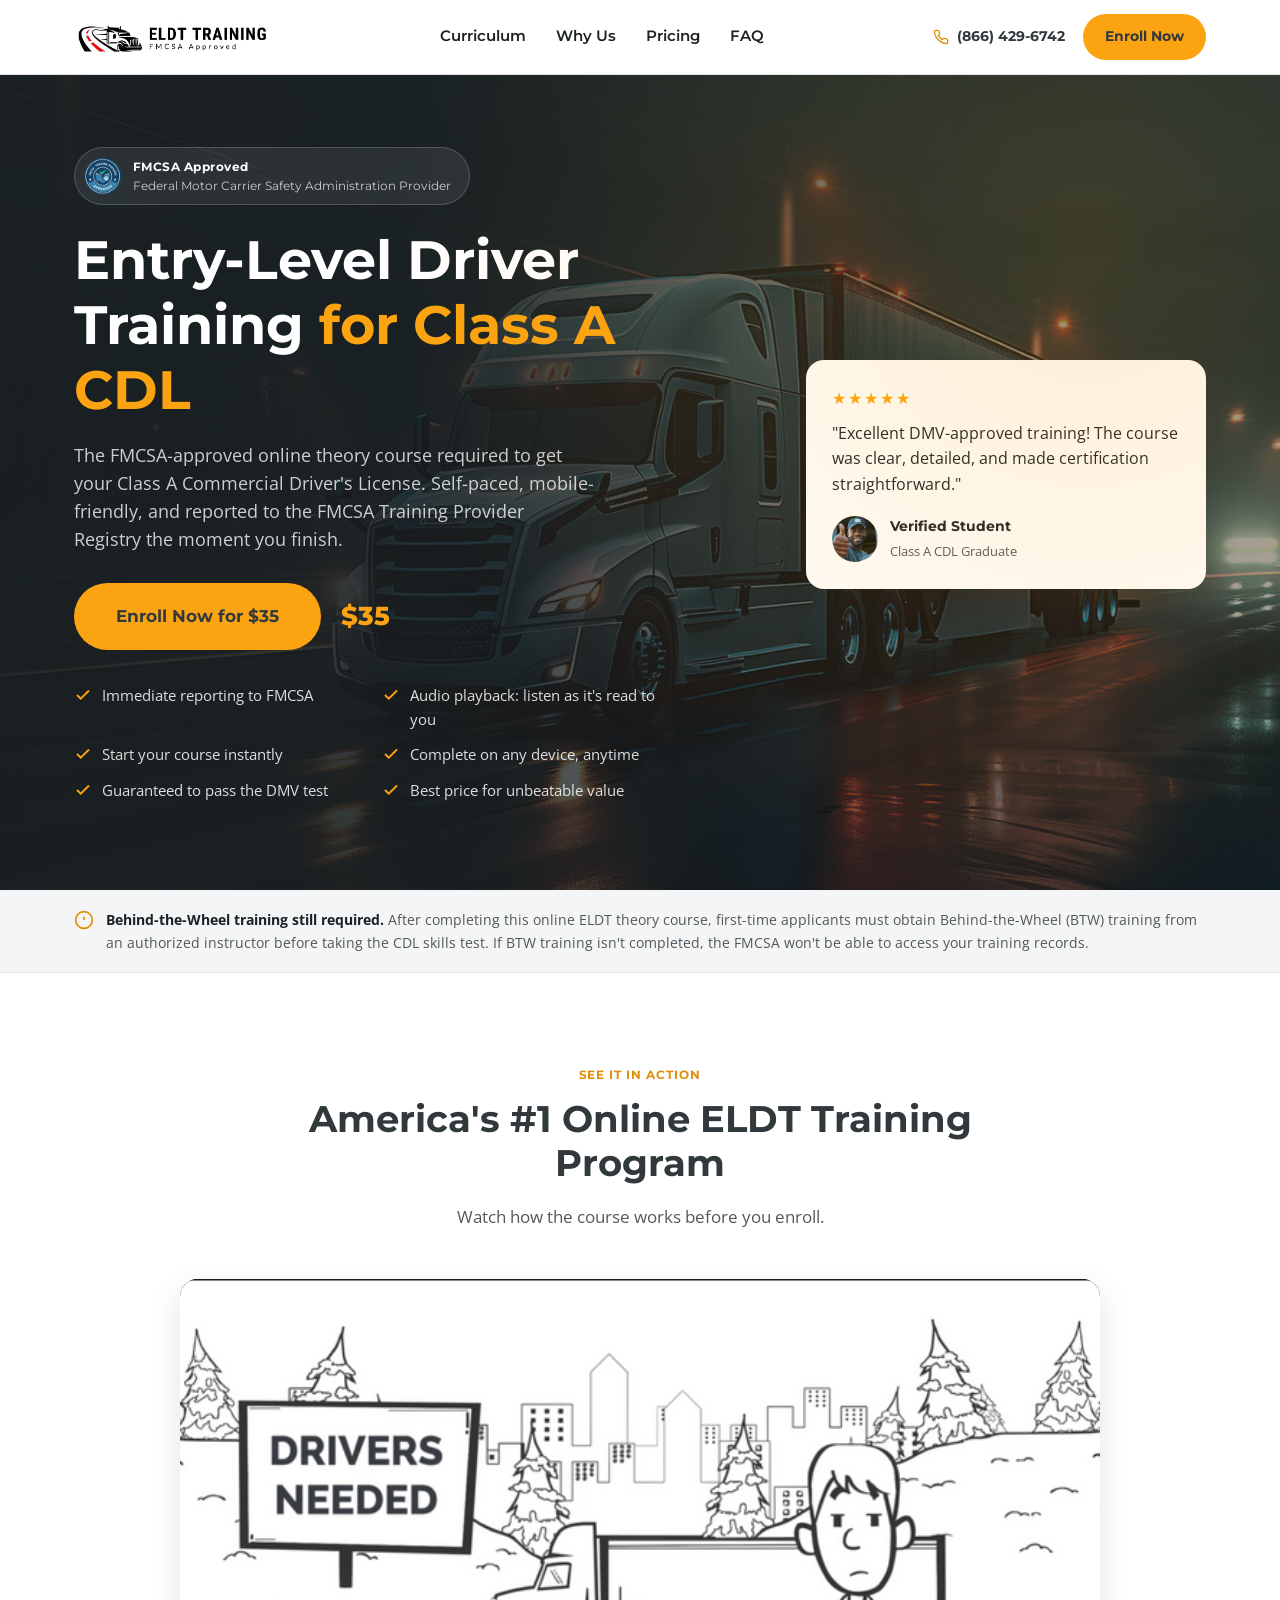
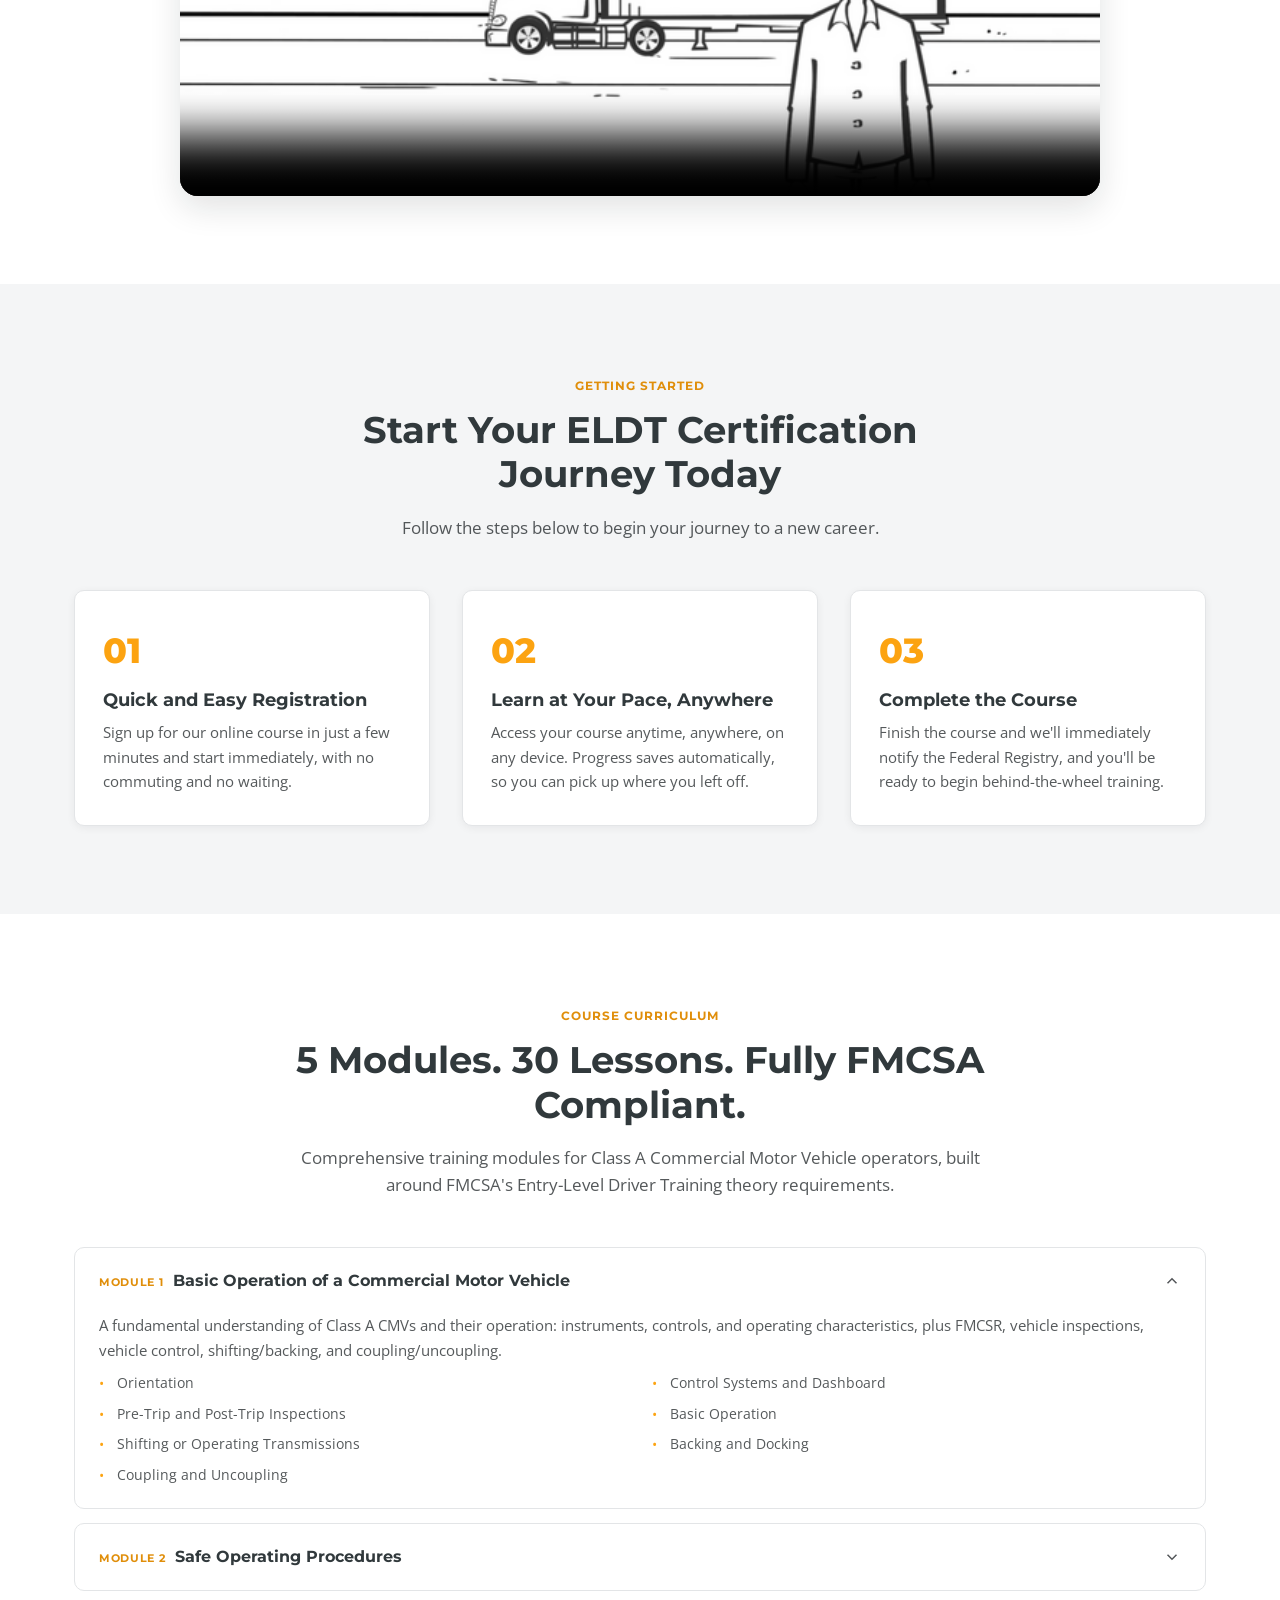
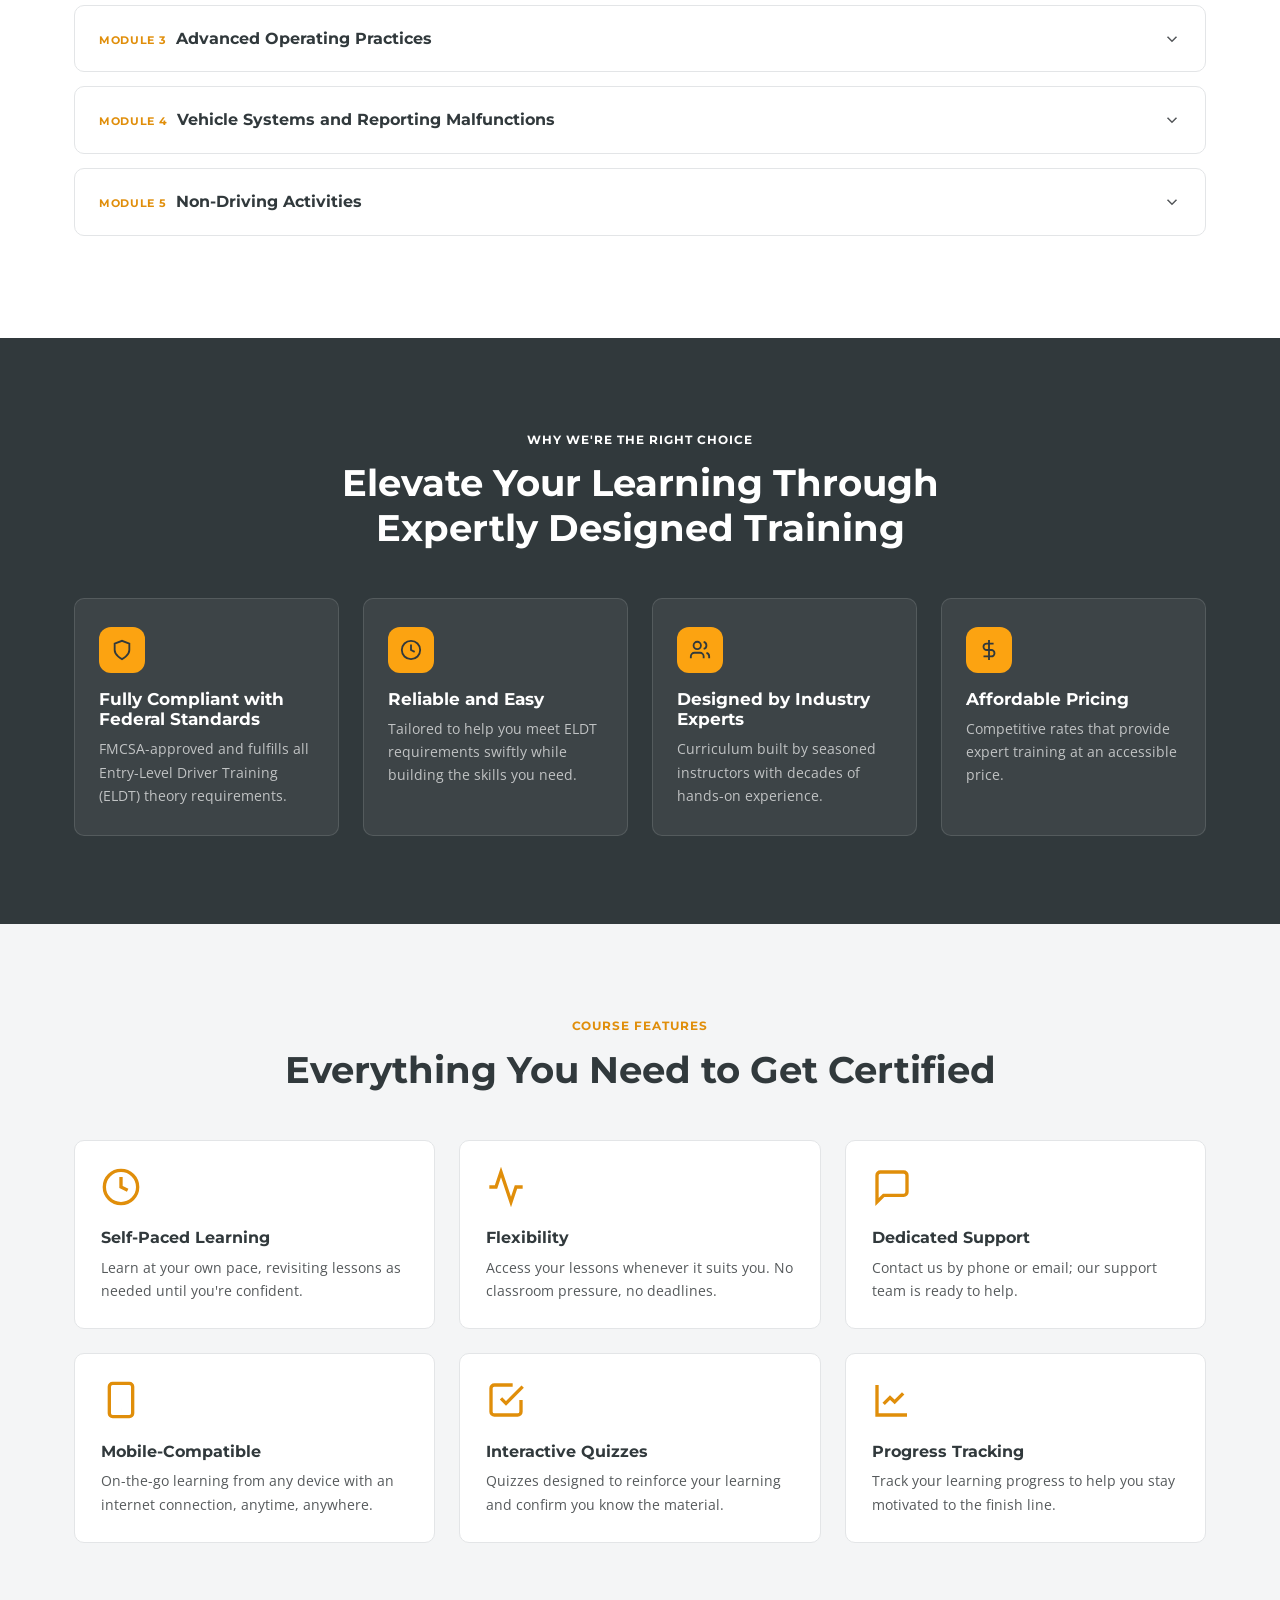
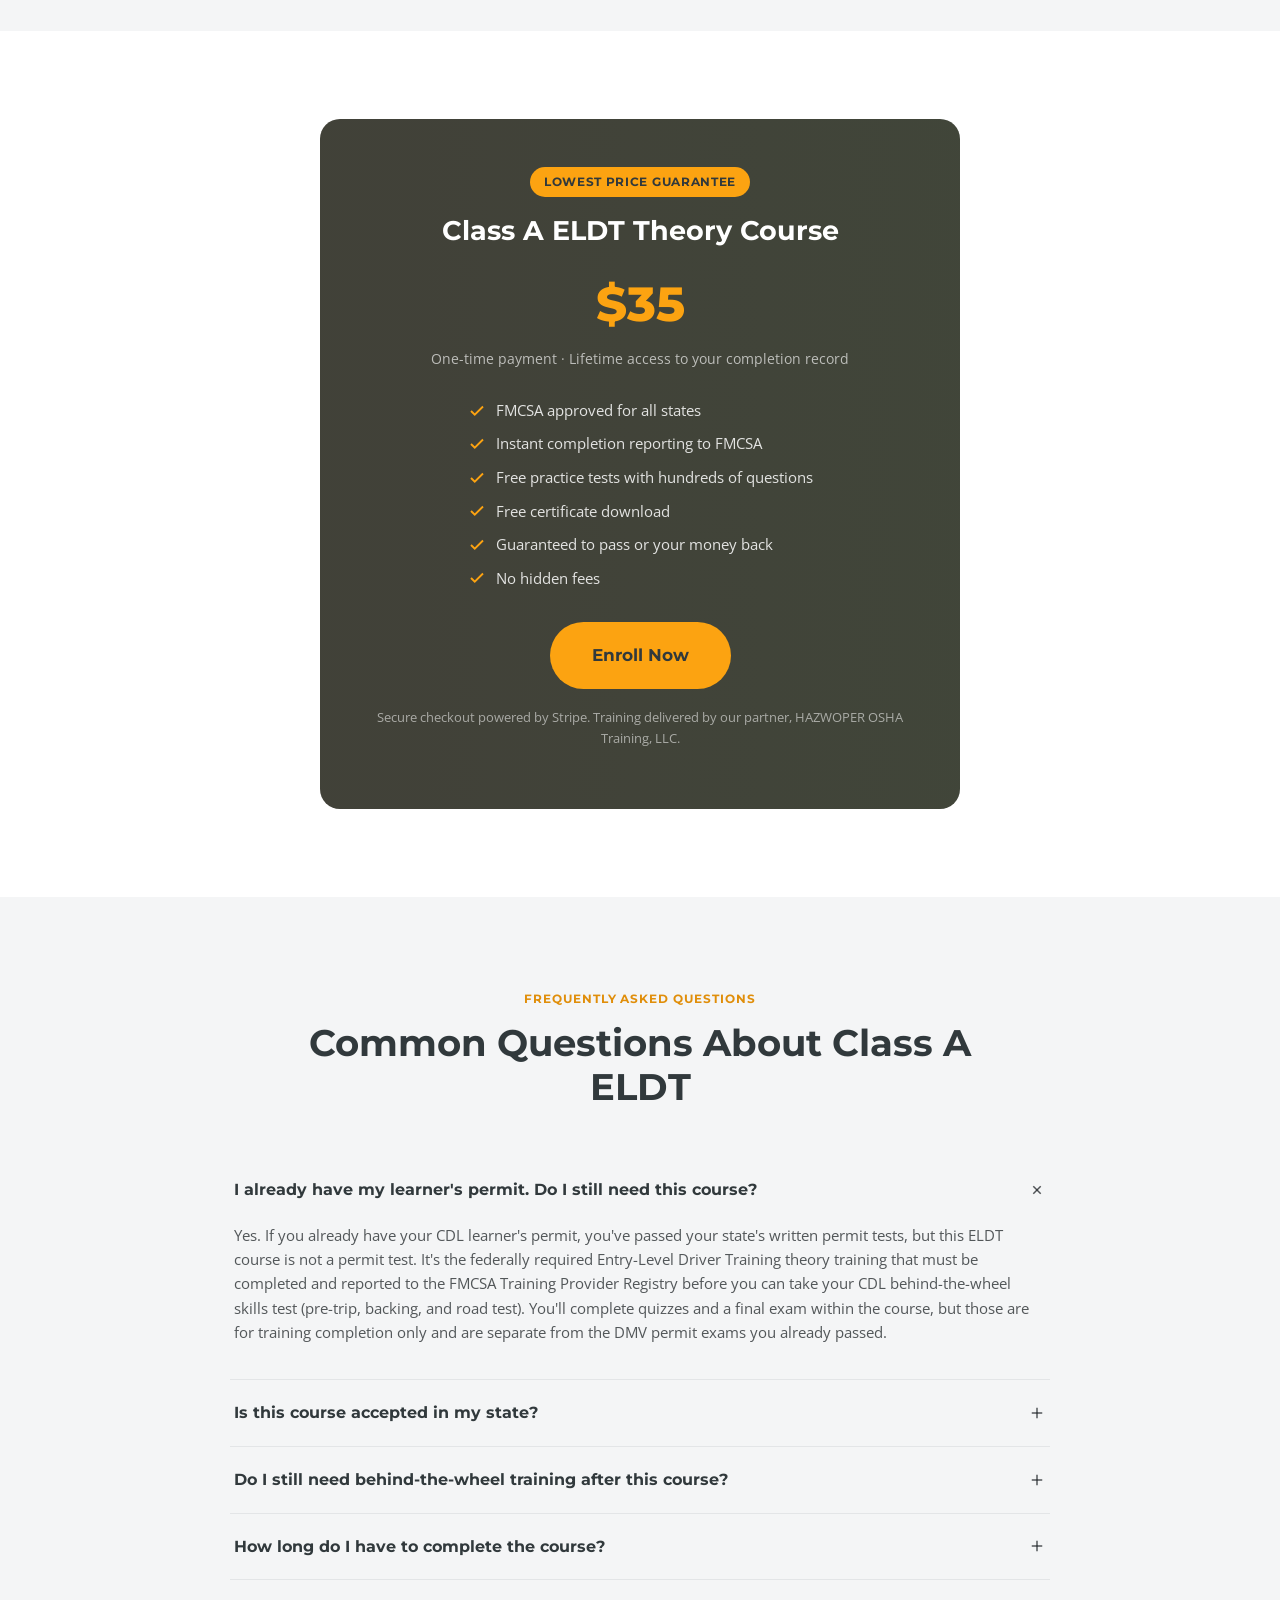
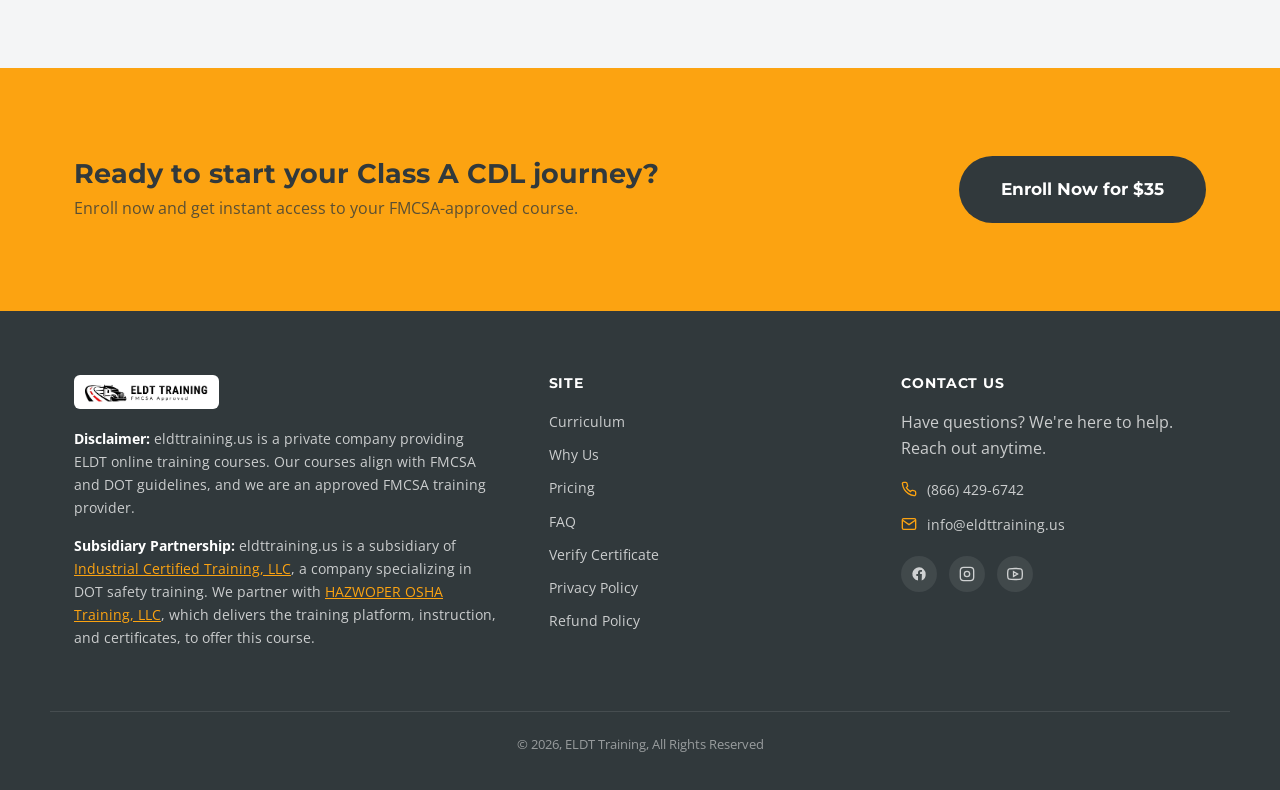
==== index.html @ 363f266d "Add hero background photo and fix testimonial headshot Hero now uses a highway/semi-truck night phot" ====
<!DOCTYPE html>
<html lang="en">
<head>
<meta charset="UTF-8">
<meta name="viewport" content="width=device-width, initial-scale=1.0">
<title>Class A CDL ELDT Training | FMCSA Approved Online Course</title>
<meta name="description" content="FMCSA-approved online Entry-Level Driver Training (ELDT) theory course for Class A CDL. Self-paced, mobile-friendly, instant reporting to the FMCSA. Enroll today for $35.">
<meta name="robots" content="index, follow">
<link rel="canonical" href="https://class-a.eldttraining.us/">
<link rel="icon" type="image/webp" href="images/logo.webp">
<link rel="apple-touch-icon" href="images/logo.png">

<meta property="og:type" content="website">
<meta property="og:title" content="Class A CDL ELDT Training | FMCSA Approved Online Course">
<meta property="og:description" content="FMCSA-approved online Entry-Level Driver Training (ELDT) theory course for Class A CDL. Self-paced, mobile-friendly, instant reporting to the FMCSA.">
<meta property="og:image" content="https://class-a.eldttraining.us/images/video-poster.png">
<meta property="og:url" content="https://class-a.eldttraining.us/">
<meta name="twitter:card" content="summary_large_image">
<meta name="twitter:title" content="Class A CDL ELDT Training | FMCSA Approved Online Course">
<meta name="twitter:description" content="FMCSA-approved online Entry-Level Driver Training (ELDT) theory course for Class A CDL.">
<meta name="twitter:image" content="https://class-a.eldttraining.us/images/video-poster.png">

<link rel="preconnect" href="https://fonts.googleapis.com">
<link rel="preconnect" href="https://fonts.gstatic.com" crossorigin>
<link href="https://fonts.googleapis.com/css2?family=Montserrat:wght@700;800&family=Open+Sans:wght@400;600;700&display=swap" rel="stylesheet">
<link rel="stylesheet" href="css/styles.css?v=1">
<script src="js/config.js?v=1" defer></script>
</head>
<body>

<a class="skip-link" href="#main">Skip to content</a>

<header class="site-header">
  <div class="container header-inner">
    <a href="/" class="logo">
      <img src="images/logo.webp" alt="ELDT Training - Class A CDL" class="logo-img">
    </a>

    <nav class="main-nav" id="mainNav">
      <a href="#curriculum">Curriculum</a>
      <a href="#why-us">Why Us</a>
      <a href="#pricing">Pricing</a>
      <a href="#faq">FAQ</a>
    </nav>

    <div class="header-actions">
      <a href="tel:18664296742" class="header-phone">
        <svg width="16" height="16" viewBox="0 0 24 24" fill="none" stroke="currentColor" stroke-width="2"><path d="M22 16.92v3a2 2 0 0 1-2.18 2 19.79 19.79 0 0 1-8.63-3.07 19.5 19.5 0 0 1-6-6 19.79 19.79 0 0 1-3.07-8.67A2 2 0 0 1 4.11 2h3a2 2 0 0 1 2 1.72c.127.96.362 1.903.7 2.81a2 2 0 0 1-.45 2.11L8.09 9.91a16 16 0 0 0 6 6l1.27-1.27a2 2 0 0 1 2.11-.45c.907.338 1.85.573 2.81.7A2 2 0 0 1 22 16.92z"/></svg>
        (866) 429-6742
      </a>
      <a href="checkout.html?course=class-a" class="btn btn-primary btn-sm">Enroll Now</a>
      <button class="nav-toggle" id="navToggle" aria-label="Toggle navigation" aria-expanded="false">
        <span></span><span></span><span></span>
      </button>
    </div>
  </div>
</header>

<main id="main">

  <!-- HERO -->
  <section class="hero">
    <div class="container hero-inner">
      <div class="hero-copy">
        <div class="hero-badge">
          <img src="images/fmcsa-badge.png" alt="FMCSA Training Provider Approved" class="hero-badge-icon">
          <span class="hero-badge-text">FMCSA Approved<small>Federal Motor Carrier Safety Administration Provider</small></span>
        </div>
        <h1>Entry-Level Driver Training <span>for Class A CDL</span></h1>
        <p class="hero-lead">The FMCSA-approved online theory course required to get your Class A Commercial Driver's License. Self-paced, mobile-friendly, and reported to the FMCSA Training Provider Registry the moment you finish.</p>

        <div class="hero-cta-row">
          <a href="checkout.html?course=class-a" class="btn btn-primary btn-lg">Enroll Now for $35</a>
          <div class="hero-price">
            <span class="sale-price">$35</span>
          </div>
        </div>

        <ul class="hero-checklist">
          <li><svg width="18" height="18" viewBox="0 0 24 24" fill="none" stroke="currentColor" stroke-width="2.5"><polyline points="20 6 9 17 4 12"/></svg>Immediate reporting to FMCSA</li>
          <li><svg width="18" height="18" viewBox="0 0 24 24" fill="none" stroke="currentColor" stroke-width="2.5"><polyline points="20 6 9 17 4 12"/></svg>Audio playback: listen as it's read to you</li>
          <li><svg width="18" height="18" viewBox="0 0 24 24" fill="none" stroke="currentColor" stroke-width="2.5"><polyline points="20 6 9 17 4 12"/></svg>Start your course instantly</li>
          <li><svg width="18" height="18" viewBox="0 0 24 24" fill="none" stroke="currentColor" stroke-width="2.5"><polyline points="20 6 9 17 4 12"/></svg>Complete on any device, anytime</li>
          <li><svg width="18" height="18" viewBox="0 0 24 24" fill="none" stroke="currentColor" stroke-width="2.5"><polyline points="20 6 9 17 4 12"/></svg>Guaranteed to pass the DMV test</li>
          <li><svg width="18" height="18" viewBox="0 0 24 24" fill="none" stroke="currentColor" stroke-width="2.5"><polyline points="20 6 9 17 4 12"/></svg>Best price for unbeatable value</li>
        </ul>
      </div>

      <div class="hero-testimonial">
        <div class="hero-stars">★★★★★</div>
        <p>"Excellent DMV-approved training! The course was clear, detailed, and made certification straightforward."</p>
        <div class="hero-testimonial-author">
          <img src="images/testimonial-author.jpg" alt="Verified student">
          <div>
            <strong>Verified Student</strong>
            <span>Class A CDL Graduate</span>
          </div>
        </div>
      </div>
    </div>
  </section>

  <!-- BTW NOTICE -->
  <div class="notice-strip">
    <div class="container">
      <svg width="20" height="20" viewBox="0 0 24 24" fill="none" stroke="currentColor" stroke-width="2"><circle cx="12" cy="12" r="10"/><line x1="12" y1="8" x2="12" y2="12"/><line x1="12" y1="16" x2="12.01" y2="16"/></svg>
      <span><strong>Behind-the-Wheel training still required.</strong> After completing this online ELDT theory course, first-time applicants must obtain Behind-the-Wheel (BTW) training from an authorized instructor before taking the CDL skills test. If BTW training isn't completed, the FMCSA won't be able to access your training records.</span>
    </div>
  </div>

  <!-- VIDEO -->
  <section class="section video-section">
    <div class="container">
      <div class="section-head">
        <span class="section-eyebrow">See it in action</span>
        <h2>America's #1 Online ELDT Training Program</h2>
        <p>Watch how the course works before you enroll.</p>
      </div>
      <div class="video-wrap">
        <video controls preload="metadata" poster="images/video-poster.png" playsinline>
          <source src="video/homepage-video.mp4" type="video/mp4">
          Your browser does not support the video tag.
        </video>
      </div>
    </div>
  </section>

  <!-- STEPS -->
  <section class="section steps-section">
    <div class="container">
      <div class="section-head">
        <span class="section-eyebrow">Getting Started</span>
        <h2>Start Your ELDT Certification Journey Today</h2>
        <p>Follow the steps below to begin your journey to a new career.</p>
      </div>
      <div class="steps-grid">
        <div class="step-card">
          <div class="step-num">01</div>
          <h3>Quick and Easy Registration</h3>
          <p>Sign up for our online course in just a few minutes and start immediately, with no commuting and no waiting.</p>
        </div>
        <div class="step-card">
          <div class="step-num">02</div>
          <h3>Learn at Your Pace, Anywhere</h3>
          <p>Access your course anytime, anywhere, on any device. Progress saves automatically, so you can pick up where you left off.</p>
        </div>
        <div class="step-card">
          <div class="step-num">03</div>
          <h3>Complete the Course</h3>
          <p>Finish the course and we'll immediately notify the Federal Registry, and you'll be ready to begin behind-the-wheel training.</p>
        </div>
      </div>
    </div>
  </section>

  <!-- CURRICULUM -->
  <section class="section curriculum-section" id="curriculum">
    <div class="container">
      <div class="section-head">
        <span class="section-eyebrow">Course Curriculum</span>
        <h2>5 Modules. 30 Lessons. Fully FMCSA Compliant.</h2>
        <p>Comprehensive training modules for Class A Commercial Motor Vehicle operators, built around FMCSA's Entry-Level Driver Training theory requirements.</p>
      </div>

      <details class="module" open>
        <summary><span><span class="module-tag">Module 1</span>Basic Operation of a Commercial Motor Vehicle</span><svg class="chevron" width="18" height="18" viewBox="0 0 24 24" fill="none" stroke="currentColor" stroke-width="2"><polyline points="6 9 12 15 18 9"/></svg></summary>
        <div class="module-body">
          <p>A fundamental understanding of Class A CMVs and their operation: instruments, controls, and operating characteristics, plus FMCSR, vehicle inspections, vehicle control, shifting/backing, and coupling/uncoupling.</p>
          <ul class="lesson-list">
            <li>Orientation</li>
            <li>Control Systems and Dashboard</li>
            <li>Pre-Trip and Post-Trip Inspections</li>
            <li>Basic Operation</li>
            <li>Shifting or Operating Transmissions</li>
            <li>Backing and Docking</li>
            <li>Coupling and Uncoupling</li>
          </ul>
        </div>
      </details>

      <details class="module">
        <summary><span><span class="module-tag">Module 2</span>Safe Operating Procedures</span><svg class="chevron" width="18" height="18" viewBox="0 0 24 24" fill="none" stroke="currentColor" stroke-width="2"><polyline points="6 9 12 15 18 9"/></svg></summary>
        <div class="module-body">
          <p>Safe operation of combination vehicles on highways under varying conditions, with emphasis on 49 CFR §392.16 seat belt use.</p>
          <ul class="lesson-list">
            <li>Visual Search</li>
            <li>Communication</li>
            <li>Distracted Driving</li>
            <li>Speed Management</li>
            <li>Space Management</li>
            <li>Night Operation</li>
            <li>Extreme Driving Conditions</li>
          </ul>
        </div>
      </details>

      <details class="module">
        <summary><span><span class="module-tag">Module 3</span>Advanced Operating Practices</span><svg class="chevron" width="18" height="18" viewBox="0 0 24 24" fill="none" stroke="currentColor" stroke-width="2"><polyline points="6 9 12 15 18 9"/></svg></summary>
        <div class="module-body">
          <p>Advanced techniques for recognizing and responding to hazards on the road.</p>
          <ul class="lesson-list">
            <li>Hazard Perception</li>
            <li>Skid Control, Recovery, Jackknifing &amp; Emergencies</li>
            <li>Railroad-Highway Grade Crossings</li>
          </ul>
        </div>
      </details>

      <details class="module">
        <summary><span><span class="module-tag">Module 4</span>Vehicle Systems and Reporting Malfunctions</span><svg class="chevron" width="18" height="18" viewBox="0 0 24 24" fill="none" stroke="currentColor" stroke-width="2"><polyline points="6 9 12 15 18 9"/></svg></summary>
        <div class="module-body">
          <p>Systems and subsystems of CMVs, with emphasis on inspection, operation, and maintenance.</p>
          <ul class="lesson-list">
            <li>Identification and Diagnosis of Malfunctions</li>
            <li>Roadside Inspections</li>
            <li>Vehicle Maintenance</li>
          </ul>
        </div>
      </details>

      <details class="module">
        <summary><span><span class="module-tag">Module 5</span>Non-Driving Activities</span><svg class="chevron" width="18" height="18" viewBox="0 0 24 24" fill="none" stroke="currentColor" stroke-width="2"><polyline points="6 9 12 15 18 9"/></svg></summary>
        <div class="module-body">
          <p>Critical non-driving responsibilities for safe and efficient CMV operation.</p>
          <ul class="lesson-list">
            <li>Handling and Documenting Cargo</li>
            <li>Environmental Compliance Issues</li>
            <li>Hours of Service Requirements</li>
            <li>Fatigue and Wellness Awareness</li>
            <li>Post-Crash Procedures</li>
            <li>External Communications</li>
            <li>Whistleblower and Coercion</li>
            <li>Trip Planning</li>
            <li>Drugs and Alcohol</li>
            <li>Medical Requirements</li>
          </ul>
        </div>
      </details>
    </div>
  </section>

  <!-- WHY US -->
  <section class="section why-section" id="why-us">
    <div class="container">
      <div class="section-head">
        <span class="section-eyebrow">Why We're the Right Choice</span>
        <h2>Elevate Your Learning Through Expertly Designed Training</h2>
      </div>
      <div class="why-grid">
        <div class="why-card">
          <div class="why-card-icon"><svg width="22" height="22" viewBox="0 0 24 24" fill="none" stroke="currentColor" stroke-width="2"><path d="M12 22s8-4 8-10V5l-8-3-8 3v7c0 6 8 10 8 10z"/></svg></div>
          <h3>Fully Compliant with Federal Standards</h3>
          <p>FMCSA-approved and fulfills all Entry-Level Driver Training (ELDT) theory requirements.</p>
        </div>
        <div class="why-card">
          <div class="why-card-icon"><svg width="22" height="22" viewBox="0 0 24 24" fill="none" stroke="currentColor" stroke-width="2"><circle cx="12" cy="12" r="10"/><polyline points="12 6 12 12 16 14"/></svg></div>
          <h3>Reliable and Easy</h3>
          <p>Tailored to help you meet ELDT requirements swiftly while building the skills you need.</p>
        </div>
        <div class="why-card">
          <div class="why-card-icon"><svg width="22" height="22" viewBox="0 0 24 24" fill="none" stroke="currentColor" stroke-width="2"><path d="M16 21v-2a4 4 0 0 0-4-4H6a4 4 0 0 0-4 4v2"/><circle cx="9" cy="7" r="4"/><path d="M22 21v-2a4 4 0 0 0-3-3.87"/><path d="M16 3.13a4 4 0 0 1 0 7.75"/></svg></div>
          <h3>Designed by Industry Experts</h3>
          <p>Curriculum built by seasoned instructors with decades of hands-on experience.</p>
        </div>
        <div class="why-card">
          <div class="why-card-icon"><svg width="22" height="22" viewBox="0 0 24 24" fill="none" stroke="currentColor" stroke-width="2"><line x1="12" y1="1" x2="12" y2="23"/><path d="M17 5H9.5a3.5 3.5 0 0 0 0 7h5a3.5 3.5 0 0 1 0 7H6"/></svg></div>
          <h3>Affordable Pricing</h3>
          <p>Competitive rates that provide expert training at an accessible price.</p>
        </div>
      </div>
    </div>
  </section>

  <!-- FEATURES -->
  <section class="section features-section">
    <div class="container">
      <div class="section-head">
        <span class="section-eyebrow">Course Features</span>
        <h2>Everything You Need to Get Certified</h2>
      </div>
      <div class="features-grid">
        <div class="feature-card">
          <svg class="feature-card-icon" viewBox="0 0 24 24" fill="none" stroke="currentColor" stroke-width="2"><circle cx="12" cy="12" r="10"/><polyline points="12 6 12 12 16 14"/></svg>
          <h3>Self-Paced Learning</h3>
          <p>Learn at your own pace, revisiting lessons as needed until you're confident.</p>
        </div>
        <div class="feature-card">
          <svg class="feature-card-icon" viewBox="0 0 24 24" fill="none" stroke="currentColor" stroke-width="2"><path d="M22 12h-4l-3 9L9 3l-3 9H2"/></svg>
          <h3>Flexibility</h3>
          <p>Access your lessons whenever it suits you. No classroom pressure, no deadlines.</p>
        </div>
        <div class="feature-card">
          <svg class="feature-card-icon" viewBox="0 0 24 24" fill="none" stroke="currentColor" stroke-width="2"><path d="M21 15a2 2 0 0 1-2 2H7l-4 4V5a2 2 0 0 1 2-2h14a2 2 0 0 1 2 2z"/></svg>
          <h3>Dedicated Support</h3>
          <p>Contact us by phone or email; our support team is ready to help.</p>
        </div>
        <div class="feature-card">
          <svg class="feature-card-icon" viewBox="0 0 24 24" fill="none" stroke="currentColor" stroke-width="2"><rect x="5" y="2" width="14" height="20" rx="2"/><line x1="12" y1="18" x2="12.01" y2="18"/></svg>
          <h3>Mobile-Compatible</h3>
          <p>On-the-go learning from any device with an internet connection, anytime, anywhere.</p>
        </div>
        <div class="feature-card">
          <svg class="feature-card-icon" viewBox="0 0 24 24" fill="none" stroke="currentColor" stroke-width="2"><path d="M9 11l3 3L22 4"/><path d="M21 12v7a2 2 0 0 1-2 2H5a2 2 0 0 1-2-2V5a2 2 0 0 1 2-2h11"/></svg>
          <h3>Interactive Quizzes</h3>
          <p>Quizzes designed to reinforce your learning and confirm you know the material.</p>
        </div>
        <div class="feature-card">
          <svg class="feature-card-icon" viewBox="0 0 24 24" fill="none" stroke="currentColor" stroke-width="2"><path d="M3 3v18h18"/><path d="M18.7 8l-5.1 5.2-2.8-2.7L7 14.3"/></svg>
          <h3>Progress Tracking</h3>
          <p>Track your learning progress to help you stay motivated to the finish line.</p>
        </div>
      </div>
    </div>
  </section>

  <!-- PRICING -->
  <section class="section pricing-section" id="pricing">
    <div class="container">
      <div class="pricing-card">
        <span class="badge-pill">Lowest Price Guarantee</span>
        <h2>Class A ELDT Theory Course</h2>
        <div class="price-row">
          <span class="sale-price">$35</span>
        </div>
        <p class="price-sub">One-time payment · Lifetime access to your completion record</p>
        <ul class="pricing-list">
          <li><svg width="18" height="18" viewBox="0 0 24 24" fill="none" stroke="currentColor" stroke-width="2.5"><polyline points="20 6 9 17 4 12"/></svg>FMCSA approved for all states</li>
          <li><svg width="18" height="18" viewBox="0 0 24 24" fill="none" stroke="currentColor" stroke-width="2.5"><polyline points="20 6 9 17 4 12"/></svg>Instant completion reporting to FMCSA</li>
          <li><svg width="18" height="18" viewBox="0 0 24 24" fill="none" stroke="currentColor" stroke-width="2.5"><polyline points="20 6 9 17 4 12"/></svg>Free practice tests with hundreds of questions</li>
          <li><svg width="18" height="18" viewBox="0 0 24 24" fill="none" stroke="currentColor" stroke-width="2.5"><polyline points="20 6 9 17 4 12"/></svg>Free certificate download</li>
          <li><svg width="18" height="18" viewBox="0 0 24 24" fill="none" stroke="currentColor" stroke-width="2.5"><polyline points="20 6 9 17 4 12"/></svg>Guaranteed to pass or your money back</li>
          <li><svg width="18" height="18" viewBox="0 0 24 24" fill="none" stroke="currentColor" stroke-width="2.5"><polyline points="20 6 9 17 4 12"/></svg>No hidden fees</li>
        </ul>
        <div>
          <a href="checkout.html?course=class-a" class="btn btn-primary btn-lg">Enroll Now</a>
        </div>
        <p class="pricing-guarantee">Secure checkout powered by Stripe. Training delivered by our partner, HAZWOPER OSHA Training, LLC.</p>
      </div>
    </div>
  </section>

  <!-- FAQ -->
  <section class="section faq-section" id="faq">
    <div class="container">
      <div class="section-head">
        <span class="section-eyebrow">Frequently Asked Questions</span>
        <h2>Common Questions About Class A ELDT</h2>
      </div>
      <div class="faq-list">
        <details class="faq-item" open>
          <summary>I already have my learner's permit. Do I still need this course?<svg class="chevron" width="18" height="18" viewBox="0 0 24 24" fill="none" stroke="currentColor" stroke-width="2"><line x1="12" y1="5" x2="12" y2="19"/><line x1="5" y1="12" x2="19" y2="12"/></svg></summary>
          <p>Yes. If you already have your CDL learner's permit, you've passed your state's written permit tests, but this ELDT course is not a permit test. It's the federally required Entry-Level Driver Training theory training that must be completed and reported to the FMCSA Training Provider Registry before you can take your CDL behind-the-wheel skills test (pre-trip, backing, and road test). You'll complete quizzes and a final exam within the course, but those are for training completion only and are separate from the DMV permit exams you already passed.</p>
        </details>
        <details class="faq-item">
          <summary>Is this course accepted in my state?<svg class="chevron" width="18" height="18" viewBox="0 0 24 24" fill="none" stroke="currentColor" stroke-width="2"><line x1="12" y1="5" x2="12" y2="19"/><line x1="5" y1="12" x2="19" y2="12"/></svg></summary>
          <p>Yes, this course is FMCSA approved and accepted nationwide, since ELDT theory training is a federal requirement administered through the FMCSA Training Provider Registry.</p>
        </details>
        <details class="faq-item">
          <summary>Do I still need behind-the-wheel training after this course?<svg class="chevron" width="18" height="18" viewBox="0 0 24 24" fill="none" stroke="currentColor" stroke-width="2"><line x1="12" y1="5" x2="12" y2="19"/><line x1="5" y1="12" x2="19" y2="12"/></svg></summary>
          <p>Yes. This course covers the required ELDT theory portion only. First-time CDL applicants must also complete Behind-the-Wheel (BTW) training with an authorized instructor before taking the CDL skills test.</p>
        </details>
        <details class="faq-item">
          <summary>How long do I have to complete the course?<svg class="chevron" width="18" height="18" viewBox="0 0 24 24" fill="none" stroke="currentColor" stroke-width="2"><line x1="12" y1="5" x2="12" y2="19"/><line x1="5" y1="12" x2="19" y2="12"/></svg></summary>
          <p>The course is self-paced. Your progress is saved automatically, so you can log in and complete each section on your own schedule, on any device.</p>
        </details>
      </div>
    </div>
  </section>

  <!-- FINAL CTA -->
  <section class="section final-cta">
    <div class="container final-cta-inner">
      <div>
        <h2>Ready to start your Class A CDL journey?</h2>
        <p>Enroll now and get instant access to your FMCSA-approved course.</p>
      </div>
      <a href="checkout.html?course=class-a" class="btn btn-dark btn-lg">Enroll Now for $35</a>
    </div>
  </section>

</main>

<footer class="site-footer">
  <div class="container footer-grid">

    <div class="footer-col footer-col-brand">
      <a href="/" class="footer-logo">
        <img src="images/logo.webp" alt="ELDT Training">
      </a>
      <p class="footer-disclaimer"><strong>Disclaimer:</strong> eldttraining.us is a private company providing ELDT online training courses. Our courses align with FMCSA and DOT guidelines, and we are an approved FMCSA training provider.</p>
      <p class="footer-disclaimer"><strong>Subsidiary Partnership:</strong> eldttraining.us is a subsidiary of <a href="https://ictraining.us/" target="_blank" rel="noopener">Industrial Certified Training, LLC</a>, a company specializing in DOT safety training. We partner with <a href="https://hazwoper-osha.com/" target="_blank" rel="noopener">HAZWOPER OSHA Training, LLC</a>, which delivers the training platform, instruction, and certificates, to offer this course.</p>
    </div>

    <div class="footer-col footer-col-links">
      <h4 class="footer-col-heading">Site</h4>
      <div class="footer-nav-links">
        <a href="#curriculum">Curriculum</a>
        <a href="#why-us">Why Us</a>
        <a href="#pricing">Pricing</a>
        <a href="#faq">FAQ</a>
        <a href="https://hazwoper-osha.com/certificate-verification" target="_blank" rel="noopener">Verify Certificate</a>
        <a href="https://eldttraining.us/policies/privacy-policy" target="_blank" rel="noopener">Privacy Policy</a>
        <a href="https://eldttraining.us/policies/refund-policy" target="_blank" rel="noopener">Refund Policy</a>
      </div>
    </div>

    <div class="footer-col footer-col-contact">
      <h4 class="footer-col-heading">Contact Us</h4>
      <p>Have questions? We're here to help. Reach out anytime.</p>
      <div class="footer-contact-links">
        <a href="tel:18664296742">
          <svg width="16" height="16" viewBox="0 0 24 24" fill="none" stroke="currentColor" stroke-width="2"><path d="M22 16.92v3a2 2 0 0 1-2.18 2 19.79 19.79 0 0 1-8.63-3.07 19.5 19.5 0 0 1-6-6 19.79 19.79 0 0 1-3.07-8.67A2 2 0 0 1 4.11 2h3a2 2 0 0 1 2 1.72c.127.96.362 1.903.7 2.81a2 2 0 0 1-.45 2.11L8.09 9.91a16 16 0 0 0 6 6l1.27-1.27a2 2 0 0 1 2.11-.45c.907.338 1.85.573 2.81.7A2 2 0 0 1 22 16.92z"/></svg>
          (866) 429-6742
        </a>
        <a href="mailto:info@eldttraining.us">
          <svg width="16" height="16" viewBox="0 0 24 24" fill="none" stroke="currentColor" stroke-width="2"><path d="M4 4h16c1.1 0 2 .9 2 2v12c0 1.1-.9 2-2 2H4c-1.1 0-2-.9-2-2V6c0-1.1.9-2 2-2z"/><polyline points="22,6 12,13 2,6"/></svg>
          info@eldttraining.us
        </a>
      </div>
      <div class="footer-social">
        <a href="https://www.facebook.com/eldttraining.us" target="_blank" rel="noopener" aria-label="Facebook"><svg width="16" height="16" viewBox="0 0 24 24" fill="currentColor"><path d="M22 12a10 10 0 1 0-11.5 9.9v-7H8v-2.9h2.5V9.8c0-2.5 1.5-3.9 3.8-3.9 1.1 0 2.2.2 2.2.2v2.5h-1.3c-1.2 0-1.6.8-1.6 1.6v1.9h2.8L16 21.9A10 10 0 0 0 22 12z"/></svg></a>
        <a href="https://www.instagram.com/hazwoper_osha_training/" target="_blank" rel="noopener" aria-label="Instagram"><svg width="16" height="16" viewBox="0 0 24 24" fill="none" stroke="currentColor" stroke-width="2"><rect x="2" y="2" width="20" height="20" rx="5"/><circle cx="12" cy="12" r="4"/><line x1="17.5" y1="6.5" x2="17.5" y2="6.5"/></svg></a>
        <a href="https://www.youtube.com/@hazwoper-osha" target="_blank" rel="noopener" aria-label="YouTube"><svg width="16" height="16" viewBox="0 0 24 24" fill="none" stroke="currentColor" stroke-width="2"><path d="M22.5 6.2a2.8 2.8 0 0 0-2-2C18.9 3.7 12 3.7 12 3.7s-6.9 0-8.5.5a2.8 2.8 0 0 0-2 2A29 29 0 0 0 1 12a29 29 0 0 0 .5 5.8 2.8 2.8 0 0 0 2 2c1.6.5 8.5.5 8.5.5s6.9 0 8.5-.5a2.8 2.8 0 0 0 2-2A29 29 0 0 0 23 12a29 29 0 0 0-.5-5.8z"/><polygon points="9.8 15.5 15.8 12 9.8 8.5"/></svg></a>
      </div>
    </div>

  </div>
  <div class="footer-bottom">
    <div class="container">
      <p>&copy; 2026, ELDT Training, All Rights Reserved</p>
    </div>
  </div>
</footer>

</body>
</html>
---- css/styles.css ----
/* ==========================================================================
   class-a.eldttraining.us - styled to match eldttraining.us
   Fonts: Montserrat (headings) / Open Sans (body)
   Colors: accent #fca311 (orange) / accent2 #31393c (dark slate)
   ========================================================================== */

:root {
  --accent1: #fca311;
  --accent1-dark: #e08e0a;
  --accent2: #31393c;
  --accent-gradient: linear-gradient(90deg, #fca311 16%, #f5d41a 100%);
  --ink: #1c2124;
  --ink-soft: rgba(28, 33, 36, 0.75);
  --paper: #ffffff;
  --paper-soft: #f4f5f6;
  --line: #e3e5e7;
  --success: #1a8f4c;
  --radius: 10px;
  --shadow-sm: 0 2px 8px rgba(20, 24, 26, 0.06);
  --shadow-md: 0 12px 32px rgba(20, 24, 26, 0.12);
  --font-heading: 'Montserrat', sans-serif;
  --font-body: 'Open Sans', sans-serif;
}

* { box-sizing: border-box; }
html { scroll-behavior: smooth; }
body {
  margin: 0;
  font-family: var(--font-body);
  color: var(--ink-soft);
  background: var(--paper);
  line-height: 1.6;
  -webkit-font-smoothing: antialiased;
}
img { max-width: 100%; display: block; }
a { color: inherit; text-decoration: none; }
h1, h2, h3, h4 {
  font-family: var(--font-heading);
  font-weight: 700;
  color: var(--accent2);
  line-height: 1.2;
  margin: 0 0 0.5em;
}
p { margin: 0 0 1em; }
.container { max-width: 1180px; margin: 0 auto; padding: 0 24px; }
.skip-link {
  position: absolute; left: -999px; top: 0; background: var(--accent2); color: #fff;
  padding: 10px 16px; z-index: 1000;
}
.skip-link:focus { left: 0; }

section.section { padding: 88px 0; }
.section-eyebrow {
  display: inline-flex; align-items: center; gap: 8px;
  font-family: var(--font-heading); font-weight: 700; font-size: 0.78rem;
  letter-spacing: 0.08em; text-transform: uppercase; color: var(--accent1-dark);
  margin-bottom: 12px;
}
.section-head { max-width: 720px; margin: 0 auto 48px; text-align: center; }
.section-head h2 { font-size: clamp(1.7rem, 3vw, 2.3rem); }
.section-head p { color: var(--ink-soft); font-size: 1.05rem; }

/* Buttons */
.btn {
  display: inline-flex; align-items: center; justify-content: center; gap: 8px;
  font-family: var(--font-heading); font-weight: 700; font-size: 0.95rem;
  padding: 15px 32px; border-radius: 999px; border: 2px solid transparent;
  cursor: pointer; transition: transform 0.15s ease, box-shadow 0.15s ease, background 0.15s ease;
  white-space: nowrap;
}
.btn-primary { background: var(--accent1); color: var(--accent2); }
.btn-primary:hover { background: var(--accent1-dark); transform: translateY(-1px); box-shadow: var(--shadow-md); }
.btn-dark { background: var(--accent2); color: #fff; }
.btn-dark:hover { background: #20272a; transform: translateY(-1px); }
.btn-outline { background: transparent; border-color: rgba(255,255,255,0.5); color: #fff; }
.btn-outline:hover { border-color: #fff; background: rgba(255,255,255,0.08); }
.btn-sm { padding: 10px 20px; font-size: 0.85rem; }
.btn-lg { padding: 18px 40px; font-size: 1.05rem; }
.btn-block { width: 100%; }

/* Header */
.site-header {
  position: sticky; top: 0; z-index: 100; background: rgba(255,255,255,0.96);
  backdrop-filter: blur(6px); border-bottom: 1px solid var(--line);
}
.header-inner { display: flex; align-items: center; justify-content: space-between; gap: 24px; padding: 14px 24px; }
.logo { display: flex; align-items: center; gap: 10px; }
.logo-img { height: 40px; width: auto; }
.main-nav { display: flex; align-items: center; gap: 30px; }
.main-nav a {
  font-family: var(--font-heading); font-weight: 600; font-size: 0.92rem; color: var(--ink);
  transition: color 0.15s ease;
}
.main-nav a:hover { color: var(--accent1-dark); }
.nav-phone { display: none; }
.header-actions { display: flex; align-items: center; gap: 18px; }
.header-phone { display: flex; align-items: center; gap: 8px; font-family: var(--font-heading); font-weight: 700; font-size: 0.9rem; color: var(--accent2); }
.header-phone svg { color: var(--accent1-dark); }
.nav-toggle { display: none; flex-direction: column; gap: 5px; background: none; border: none; cursor: pointer; padding: 6px; }
.nav-toggle span { width: 24px; height: 2px; background: var(--accent2); border-radius: 2px; }

/* Hero */
.hero {
  position: relative; background: var(--accent2) url('../images/hero-bg.jpg') center 65% / cover no-repeat;
  color: #fff; overflow: hidden; padding: 72px 0 88px;
}
.hero::before {
  content: ""; position: absolute; inset: 0;
  background: linear-gradient(100deg, rgba(26,31,33,0.96) 0%, rgba(26,31,33,0.88) 38%, rgba(26,31,33,0.55) 70%, rgba(26,31,33,0.4) 100%);
  pointer-events: none;
}
.hero::after {
  content: ""; position: absolute; inset: 0;
  background: radial-gradient(circle at 85% 20%, rgba(252,163,17,0.18), transparent 55%);
  pointer-events: none;
}
.hero-inner { position: relative; display: grid; grid-template-columns: 1.1fr 0.9fr; gap: 56px; align-items: center; }
.hero-badge {
  display: inline-flex; align-items: center; gap: 10px; background: rgba(255,255,255,0.08);
  border: 1px solid rgba(255,255,255,0.18); border-radius: 999px; padding: 8px 18px 8px 8px;
  margin-bottom: 22px;
}
.hero-badge-icon {
  width: 40px; height: 40px; border-radius: 50%; flex-shrink: 0; object-fit: contain;
}
.hero-badge-text { font-family: var(--font-heading); font-size: 0.78rem; font-weight: 700; letter-spacing: 0.04em; }
.hero-badge-text small { display: block; font-weight: 400; opacity: 0.75; font-size: 0.72rem; letter-spacing: 0; }
.hero h1 { color: #fff; font-size: clamp(2.2rem, 4.4vw, 3.4rem); margin-bottom: 18px; }
.hero h1 span { color: var(--accent1); }
.hero-lead { color: rgba(255,255,255,0.78); font-size: 1.1rem; max-width: 520px; margin-bottom: 30px; }
.hero-cta-row { display: flex; align-items: center; gap: 20px; flex-wrap: wrap; margin-bottom: 34px; }
.hero-price { display: flex; flex-direction: column; }
.hero-price .sale-price { font-family: var(--font-heading); font-weight: 800; font-size: 1.6rem; color: var(--accent1); }
.hero-checklist { list-style: none; margin: 0; padding: 0; display: grid; grid-template-columns: 1fr 1fr; gap: 12px 24px; }
.hero-checklist li { display: flex; align-items: flex-start; gap: 10px; font-size: 0.92rem; color: rgba(255,255,255,0.85); }
.hero-checklist svg { flex-shrink: 0; color: var(--accent1); margin-top: 2px; }

.hero-testimonial {
  background: #fff; color: var(--ink); border-radius: 18px; padding: 26px; box-shadow: var(--shadow-md);
  max-width: 400px; justify-self: end;
}
.hero-stars { color: var(--accent1); font-size: 1rem; margin-bottom: 10px; letter-spacing: 2px; }
.hero-testimonial p { font-size: 0.98rem; color: var(--ink); margin-bottom: 18px; }
.hero-testimonial-author { display: flex; align-items: center; gap: 12px; }
.hero-testimonial-author img { width: 46px; height: 46px; border-radius: 50%; object-fit: cover; }
.hero-testimonial-author strong { display: block; font-family: var(--font-heading); font-size: 0.9rem; }
.hero-testimonial-author span { font-size: 0.8rem; color: var(--ink-soft); }

/* BTW notice strip */
.notice-strip { background: var(--paper-soft); border-bottom: 1px solid var(--line); padding: 18px 0; }
.notice-strip .container { display: flex; align-items: flex-start; gap: 12px; font-size: 0.9rem; color: var(--ink-soft); }
.notice-strip svg { flex-shrink: 0; color: var(--accent1-dark); margin-top: 2px; }
.notice-strip strong { color: var(--ink); }

/* Video section */
.video-section { background: var(--paper); }
.video-wrap {
  position: relative; border-radius: 18px; overflow: hidden; box-shadow: var(--shadow-md);
  max-width: 920px; margin: 0 auto; aspect-ratio: 16/9; background: #000;
}
.video-wrap video { width: 100%; height: 100%; object-fit: cover; display: block; }

/* Steps */
.steps-section { background: var(--paper-soft); }
.steps-grid { display: grid; grid-template-columns: repeat(3, 1fr); gap: 32px; }
.step-card { background: #fff; border-radius: var(--radius); padding: 32px 28px; box-shadow: var(--shadow-sm); border: 1px solid var(--line); }
.step-num { font-family: var(--font-heading); font-weight: 800; font-size: 2.2rem; color: var(--accent1); margin-bottom: 10px; }
.step-card h3 { font-size: 1.15rem; }
.step-card p { color: var(--ink-soft); font-size: 0.95rem; margin: 0; }

/* Curriculum */
.curriculum-section { background: var(--paper); }
.module {
  border: 1px solid var(--line); border-radius: var(--radius); margin-bottom: 14px; overflow: hidden;
  background: #fff;
}
.module summary {
  display: flex; align-items: center; justify-content: space-between; gap: 16px;
  padding: 20px 24px; cursor: pointer; list-style: none; font-family: var(--font-heading); font-weight: 700;
  color: var(--accent2);
}
.module summary::-webkit-details-marker { display: none; }
.module summary .module-tag {
  font-size: 0.7rem; text-transform: uppercase; letter-spacing: 0.06em; color: var(--accent1-dark);
  font-weight: 700; margin-right: 10px;
}
.module summary .chevron { transition: transform 0.2s ease; flex-shrink: 0; color: var(--ink-soft); }
.module[open] summary .chevron { transform: rotate(180deg); }
.module-body { padding: 0 24px 22px; color: var(--ink-soft); font-size: 0.95rem; }
.module-body p { margin-bottom: 10px; }
.lesson-list { display: grid; grid-template-columns: 1fr 1fr; gap: 8px 24px; list-style: none; padding: 0; margin: 10px 0 0; }
.lesson-list li { font-size: 0.88rem; padding-left: 18px; position: relative; }
.lesson-list li::before { content: "•"; color: var(--accent1); position: absolute; left: 0; }

/* Why choose us */
.why-section { background: var(--accent2); }
.why-section .section-head h2, .why-section .section-eyebrow { color: #fff; }
.why-section .section-head p { color: rgba(255,255,255,0.7); }
.why-grid { display: grid; grid-template-columns: repeat(4, 1fr); gap: 24px; }
.why-card { background: rgba(255,255,255,0.06); border: 1px solid rgba(255,255,255,0.12); border-radius: var(--radius); padding: 28px 24px; }
.why-card-icon {
  width: 46px; height: 46px; border-radius: 12px; background: var(--accent1); color: var(--accent2);
  display: flex; align-items: center; justify-content: center; margin-bottom: 16px;
}
.why-card h3 { color: #fff; font-size: 1.05rem; }
.why-card p { color: rgba(255,255,255,0.68); font-size: 0.9rem; margin: 0; }

/* Features */
.features-section { background: var(--paper-soft); }
.features-grid { display: grid; grid-template-columns: repeat(3, 1fr); gap: 24px; }
.feature-card { background: #fff; border-radius: var(--radius); padding: 26px; border: 1px solid var(--line); }
.feature-card-icon { width: 40px; height: 40px; color: var(--accent1-dark); margin-bottom: 14px; }
.feature-card h3 { font-size: 1.02rem; }
.feature-card p { color: var(--ink-soft); font-size: 0.9rem; margin: 0; }

/* Pricing CTA */
.pricing-section { background: var(--paper); }
.pricing-card {
  max-width: 640px; margin: 0 auto; background: var(--accent2); border-radius: 20px; padding: 48px;
  text-align: center; color: #fff; position: relative; overflow: hidden;
}
.pricing-card::before {
  content: ""; position: absolute; inset: 0; background: var(--accent-gradient); opacity: 0.08;
}
.pricing-card > * { position: relative; }
.pricing-card .badge-pill {
  display: inline-block; background: var(--accent1); color: var(--accent2); font-family: var(--font-heading);
  font-weight: 700; font-size: 0.72rem; letter-spacing: 0.06em; text-transform: uppercase;
  padding: 6px 14px; border-radius: 999px; margin-bottom: 18px;
}
.pricing-card h2 { color: #fff; font-size: 1.7rem; }
.pricing-card .price-row { display: flex; align-items: baseline; justify-content: center; gap: 12px; margin: 18px 0 6px; }
.pricing-card .sale-price { font-family: var(--font-heading); font-weight: 800; font-size: 3rem; color: var(--accent1); }
.pricing-card .price-sub { color: rgba(255,255,255,0.65); font-size: 0.88rem; margin-bottom: 28px; }
.pricing-list { list-style: none; margin: 0 0 32px; padding: 0; text-align: left; display: inline-grid; gap: 10px; }
.pricing-list li { display: flex; align-items: center; gap: 10px; font-size: 0.92rem; color: rgba(255,255,255,0.85); }
.pricing-list svg { color: var(--accent1); flex-shrink: 0; }
.pricing-guarantee { margin-top: 18px; font-size: 0.8rem; color: rgba(255,255,255,0.55); }

/* FAQ */
.faq-section { background: var(--paper-soft); }
.faq-list { max-width: 820px; margin: 0 auto; }
.faq-item { border-bottom: 1px solid var(--line); }
.faq-item summary {
  padding: 20px 4px; cursor: pointer; list-style: none; display: flex; justify-content: space-between;
  align-items: center; gap: 16px; font-family: var(--font-heading); font-weight: 700; color: var(--accent2);
}
.faq-item summary::-webkit-details-marker { display: none; }
.faq-item summary .chevron { transition: transform 0.2s ease; color: var(--ink-soft); flex-shrink: 0; }
.faq-item[open] summary .chevron { transform: rotate(45deg); }
.faq-item p { padding: 0 4px 20px; color: var(--ink-soft); font-size: 0.95rem; }

/* Final CTA band */
.final-cta { background: var(--accent1); }
.final-cta-inner { display: flex; align-items: center; justify-content: space-between; gap: 24px; flex-wrap: wrap; }
.final-cta h2 { color: var(--accent2); font-size: 1.7rem; margin-bottom: 6px; }
.final-cta p { color: rgba(49,57,60,0.8); margin: 0; }

/* Footer */
.site-footer { background: var(--accent2); color: rgba(255,255,255,0.75); padding: 64px 0 0; }
.footer-grid { display: grid; grid-template-columns: 1.4fr 1fr 1fr; gap: 48px; padding-bottom: 48px; border-bottom: 1px solid rgba(255,255,255,0.1); }
.footer-logo { display: inline-flex; align-items: center; gap: 10px; margin-bottom: 18px; }
.footer-logo img { height: 34px; background: #fff; border-radius: 6px; padding: 4px 8px; }
.footer-disclaimer { font-size: 0.85rem; line-height: 1.7; margin-bottom: 14px; }
.footer-disclaimer strong { color: #fff; }
.footer-disclaimer a { color: var(--accent1); text-decoration: underline; }
.footer-col-heading { color: #fff; font-family: var(--font-heading); font-size: 0.9rem; text-transform: uppercase; letter-spacing: 0.06em; margin-bottom: 18px; }
.footer-nav-links { display: flex; flex-direction: column; gap: 10px; }
.footer-nav-links a { font-size: 0.9rem; transition: color 0.15s ease; }
.footer-nav-links a:hover { color: var(--accent1); }
.footer-contact-links { display: flex; flex-direction: column; gap: 12px; margin: 16px 0 20px; }
.footer-contact-links a { display: flex; align-items: center; gap: 10px; font-size: 0.9rem; }
.footer-contact-links svg { color: var(--accent1); }
.footer-social { display: flex; gap: 12px; }
.footer-social a {
  width: 36px; height: 36px; border-radius: 50%; background: rgba(255,255,255,0.08);
  display: flex; align-items: center; justify-content: center; transition: background 0.15s ease;
}
.footer-social a:hover { background: var(--accent1); color: var(--accent2); }
.footer-bottom { padding: 22px 0; text-align: center; font-size: 0.82rem; color: rgba(255,255,255,0.5); }

/* Responsive */
@media (max-width: 980px) {
  .hero-inner { grid-template-columns: 1fr; }
  .hero-testimonial { justify-self: start; max-width: 100%; }
  .steps-grid, .why-grid, .features-grid { grid-template-columns: 1fr 1fr; }
  .footer-grid { grid-template-columns: 1fr; }
}
@media (max-width: 720px) {
  section.section { padding: 60px 0; }
  .main-nav { position: fixed; top: 68px; left: 0; right: 0; background: #fff; flex-direction: column;
    align-items: flex-start; gap: 0; padding: 8px 24px; border-bottom: 1px solid var(--line);
    transform: translateY(-130%); transition: transform 0.2s ease; z-index: 90; }
  .main-nav.open { transform: translateY(0); }
  .main-nav a { padding: 12px 0; width: 100%; border-bottom: 1px solid var(--line); }
  .nav-toggle { display: flex; }
  .header-phone { display: none; }
  .hero-checklist { grid-template-columns: 1fr; }
  .steps-grid, .why-grid, .features-grid { grid-template-columns: 1fr; }
  .lesson-list { grid-template-columns: 1fr; }
  .final-cta-inner { flex-direction: column; text-align: center; }
  .pricing-card { padding: 36px 24px; }
}
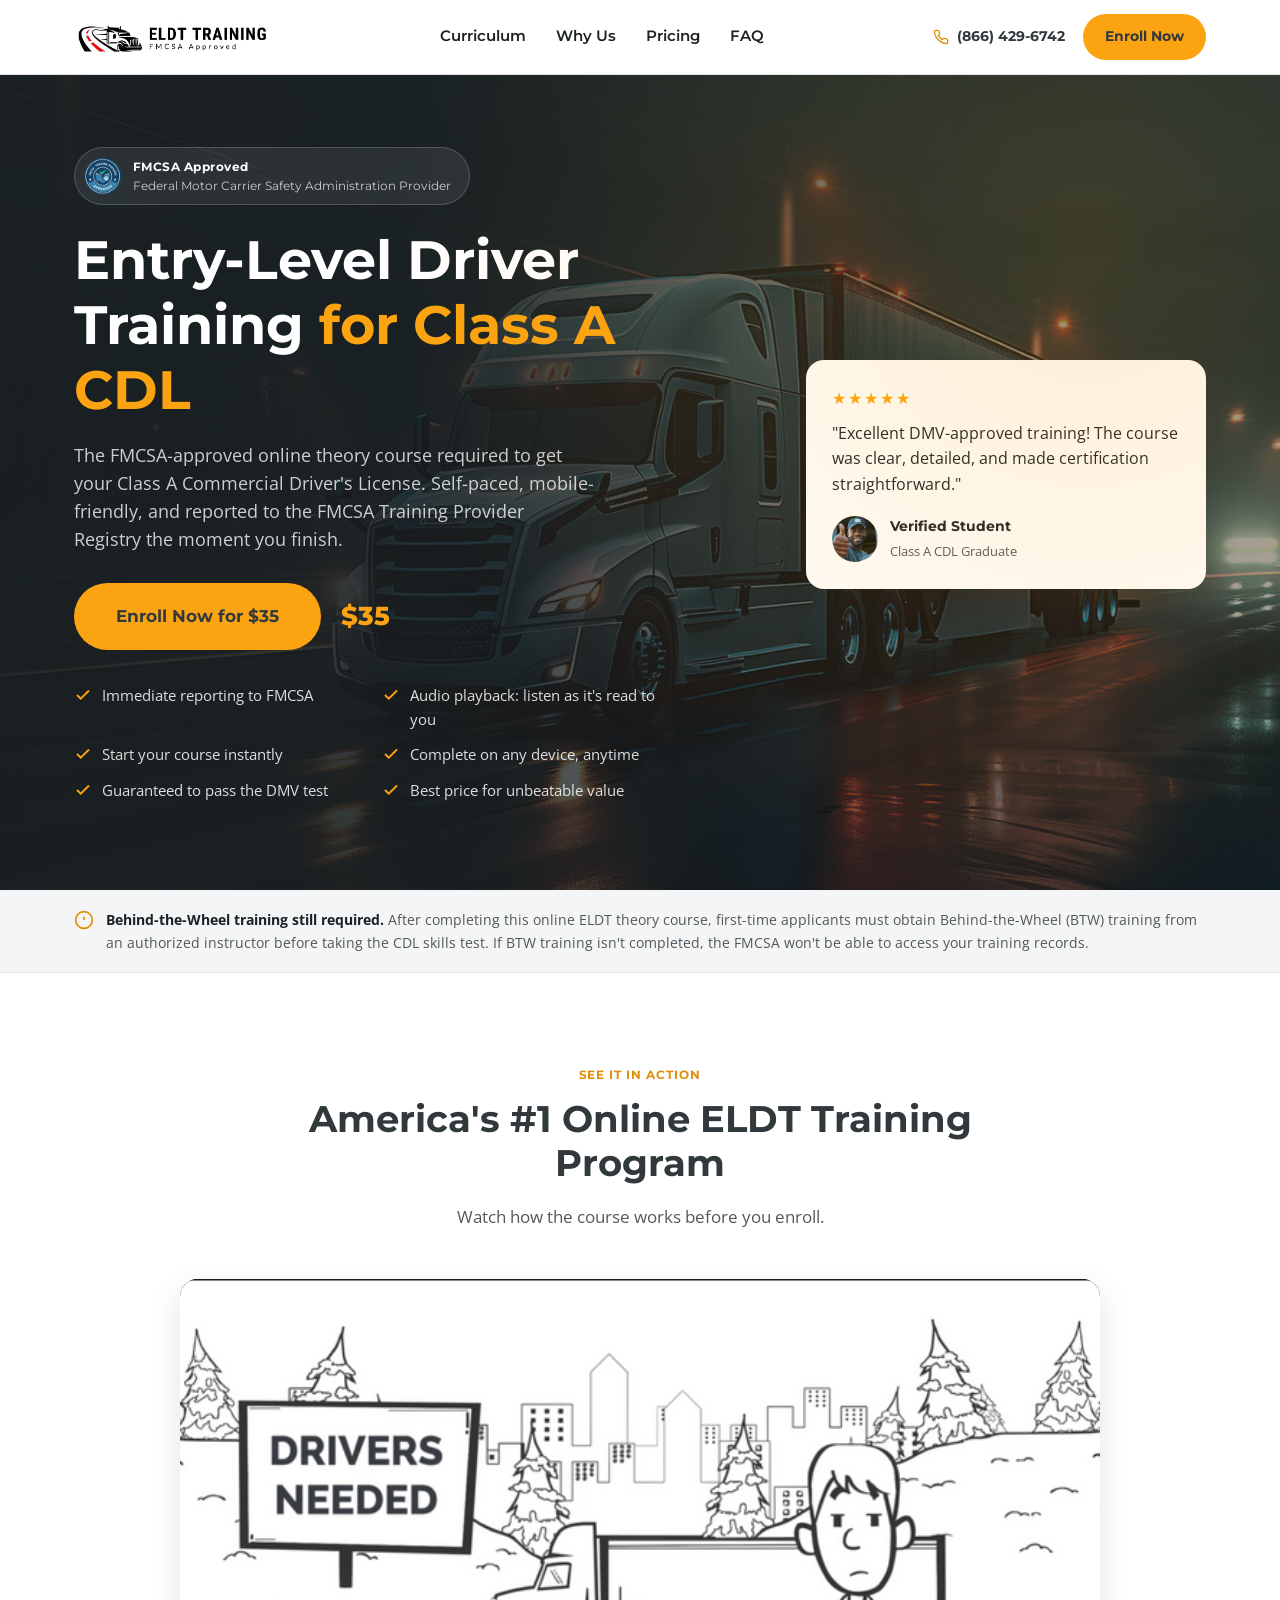
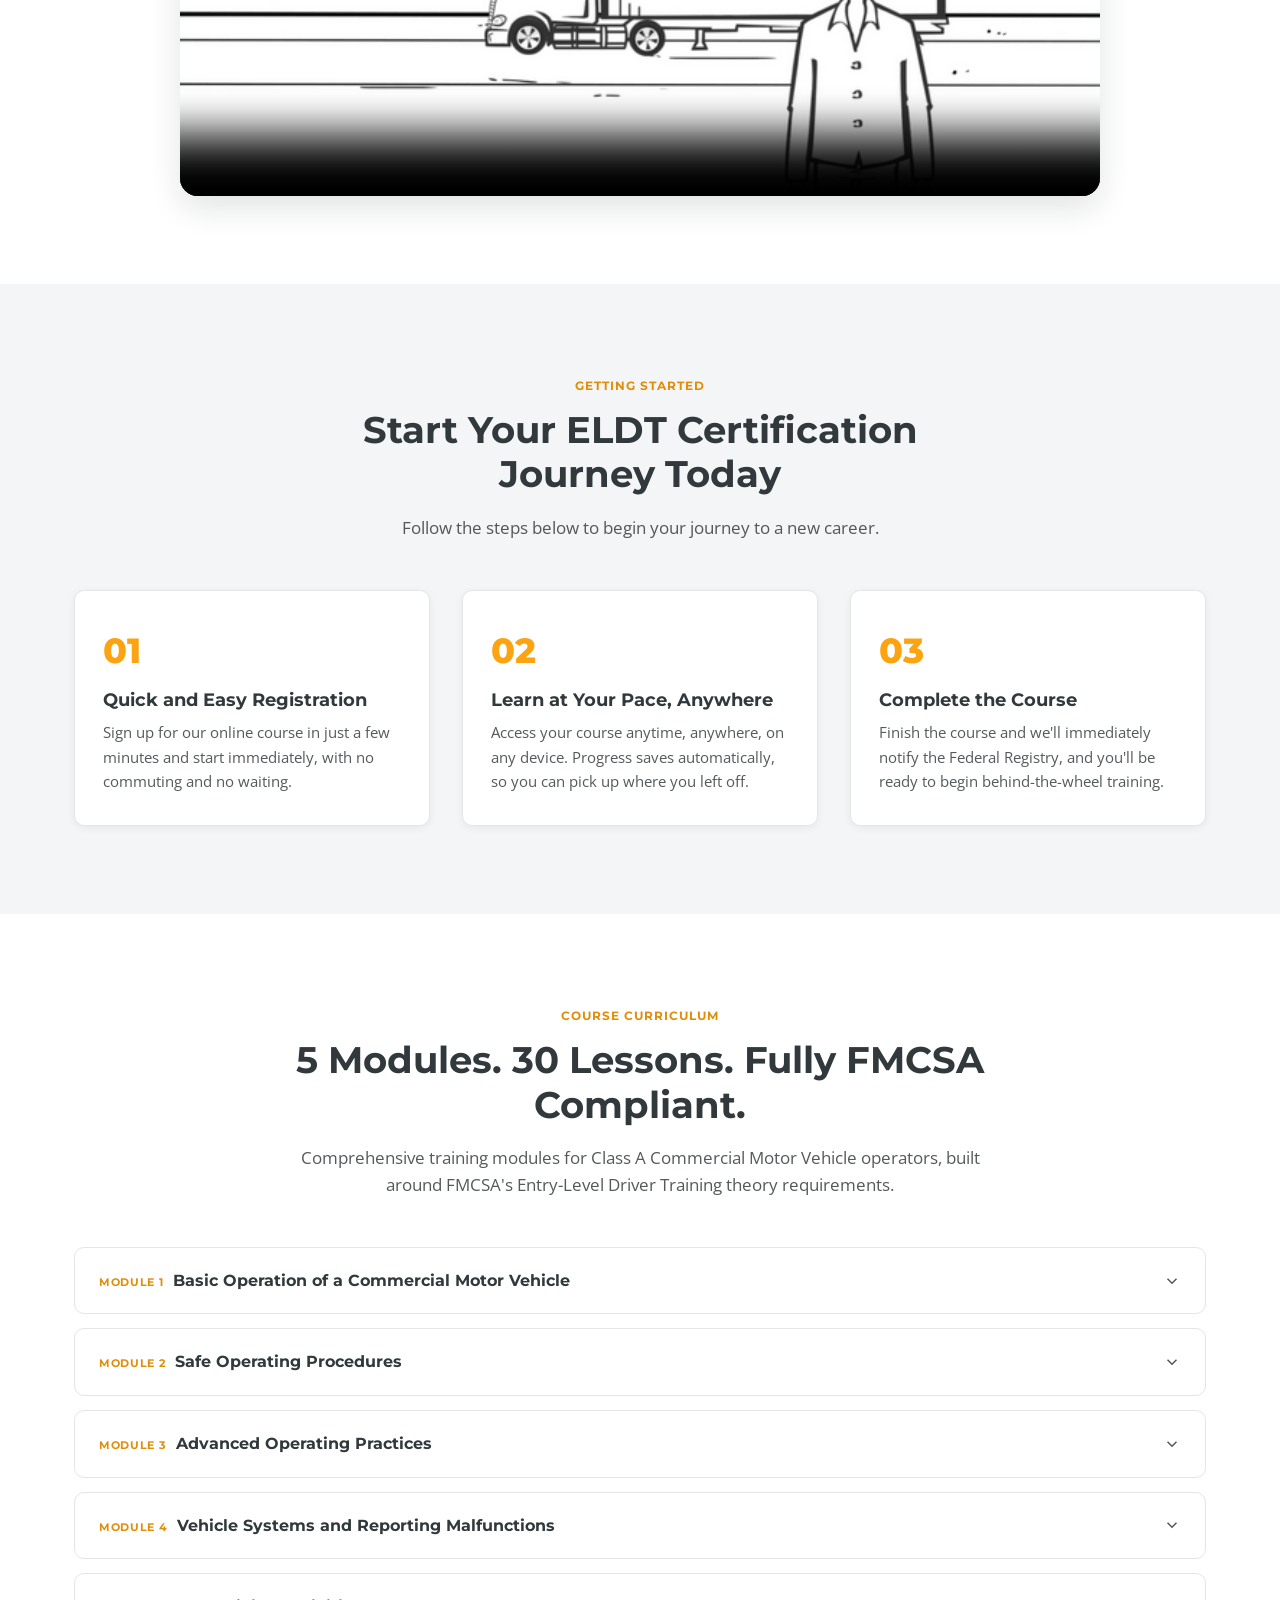
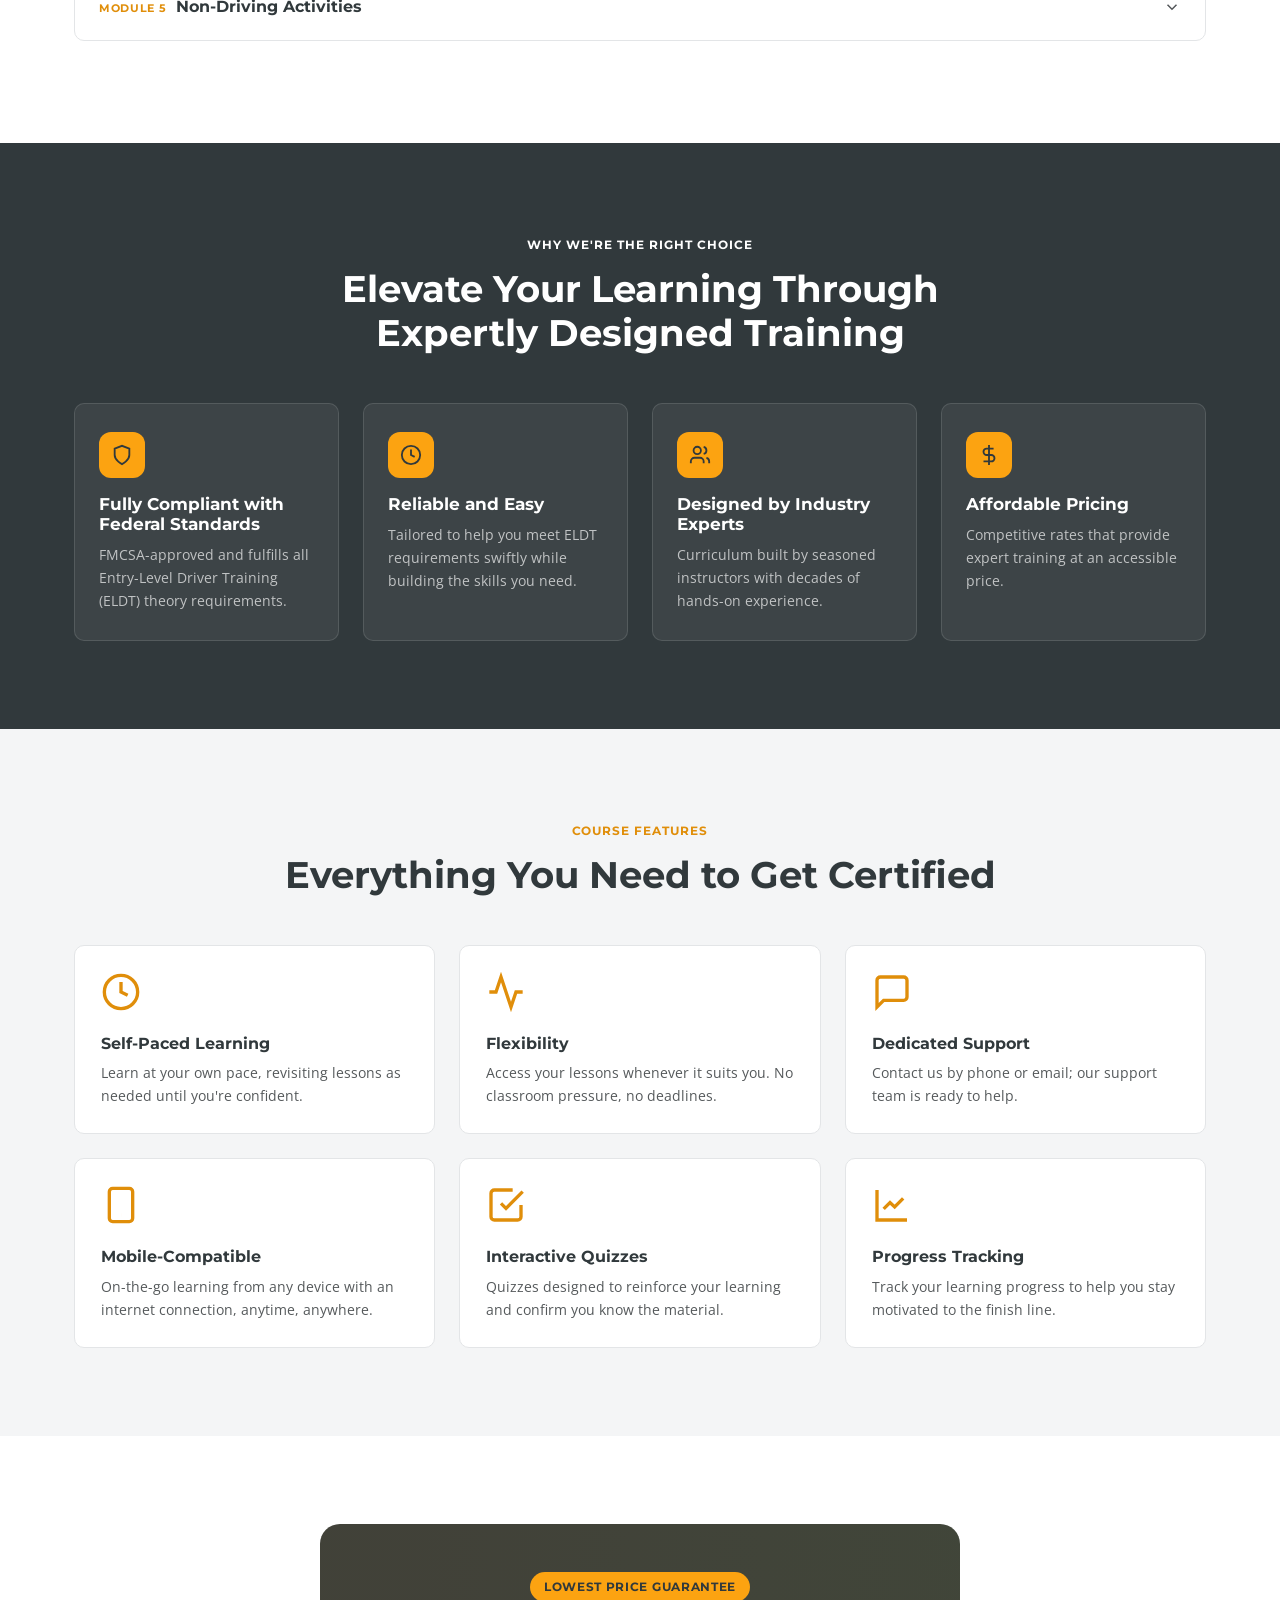
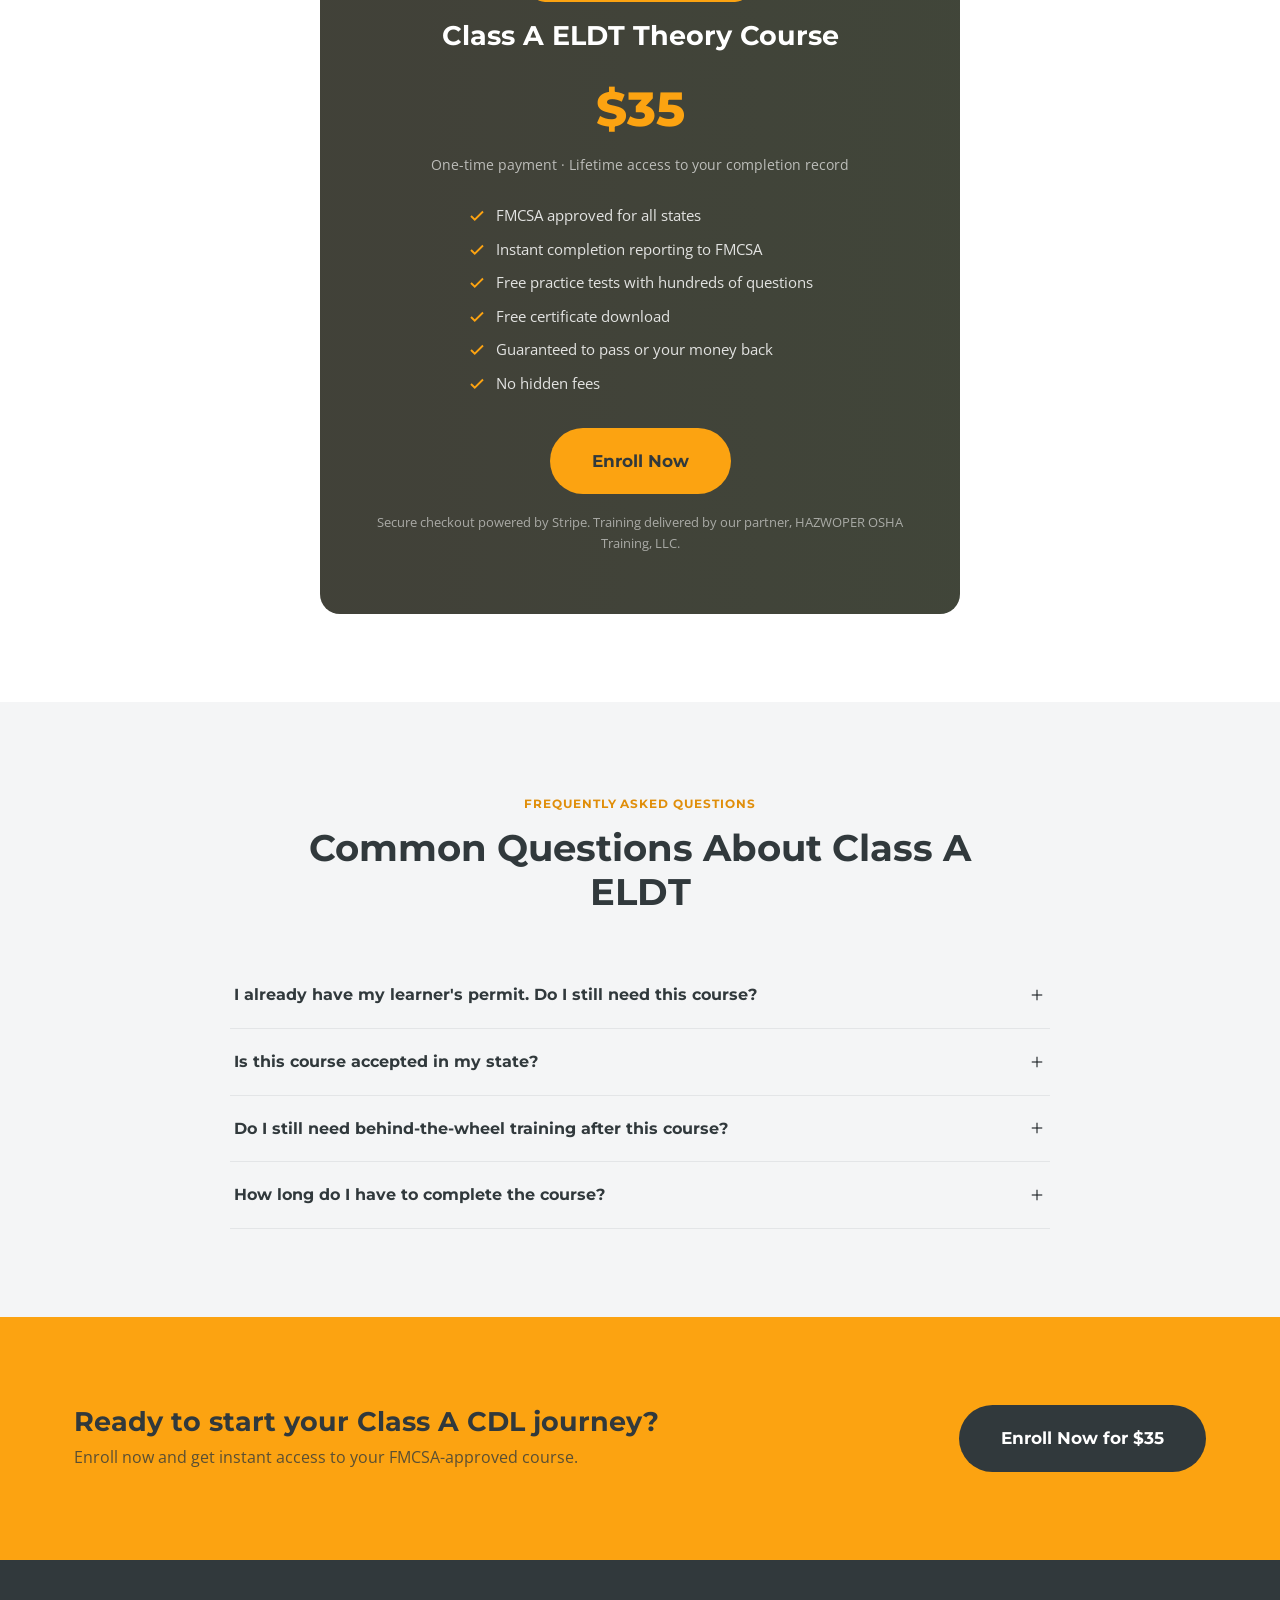
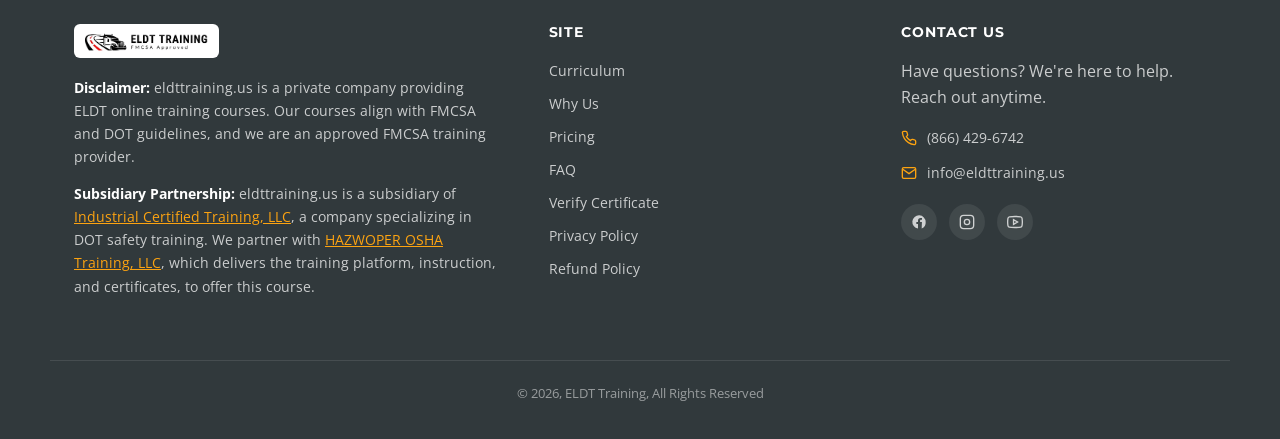
==== commit f86a4eae: "Close all curriculum modules and FAQ items by default Co-Authored-By: Claude Sonnet 5 <noreply@anthr" ====
--- a/index.html
+++ b/index.html
@@ -6,19 +6,19 @@
 <title>Class A CDL ELDT Training | FMCSA Approved Online Course</title>
 <meta name="description" content="FMCSA-approved online Entry-Level Driver Training (ELDT) theory course for Class A CDL. Self-paced, mobile-friendly, instant reporting to the FMCSA. Enroll today for $35.">
 <meta name="robots" content="index, follow">
-<link rel="canonical" href="https://class-a.eldttraining.us/">
+<link rel="canonical" href="https://classa.eldttraining.us/">
 <link rel="icon" type="image/webp" href="images/logo.webp">
 <link rel="apple-touch-icon" href="images/logo.png">
 
 <meta property="og:type" content="website">
 <meta property="og:title" content="Class A CDL ELDT Training | FMCSA Approved Online Course">
 <meta property="og:description" content="FMCSA-approved online Entry-Level Driver Training (ELDT) theory course for Class A CDL. Self-paced, mobile-friendly, instant reporting to the FMCSA.">
-<meta property="og:image" content="https://class-a.eldttraining.us/images/video-poster.png">
-<meta property="og:url" content="https://class-a.eldttraining.us/">
+<meta property="og:image" content="https://classa.eldttraining.us/images/video-poster.png">
+<meta property="og:url" content="https://classa.eldttraining.us/">
 <meta name="twitter:card" content="summary_large_image">
 <meta name="twitter:title" content="Class A CDL ELDT Training | FMCSA Approved Online Course">
 <meta name="twitter:description" content="FMCSA-approved online Entry-Level Driver Training (ELDT) theory course for Class A CDL.">
-<meta name="twitter:image" content="https://class-a.eldttraining.us/images/video-poster.png">
+<meta name="twitter:image" content="https://classa.eldttraining.us/images/video-poster.png">
 
 <link rel="preconnect" href="https://fonts.googleapis.com">
 <link rel="preconnect" href="https://fonts.gstatic.com" crossorigin>
@@ -162,7 +162,7 @@
         <p>Comprehensive training modules for Class A Commercial Motor Vehicle operators, built around FMCSA's Entry-Level Driver Training theory requirements.</p>
       </div>
 
-      <details class="module" open>
+      <details class="module">
         <summary><span><span class="module-tag">Module 1</span>Basic Operation of a Commercial Motor Vehicle</span><svg class="chevron" width="18" height="18" viewBox="0 0 24 24" fill="none" stroke="currentColor" stroke-width="2"><polyline points="6 9 12 15 18 9"/></svg></summary>
         <div class="module-body">
           <p>A fundamental understanding of Class A CMVs and their operation: instruments, controls, and operating characteristics, plus FMCSR, vehicle inspections, vehicle control, shifting/backing, and coupling/uncoupling.</p>
@@ -347,7 +347,7 @@
         <h2>Common Questions About Class A ELDT</h2>
       </div>
       <div class="faq-list">
-        <details class="faq-item" open>
+        <details class="faq-item">
           <summary>I already have my learner's permit. Do I still need this course?<svg class="chevron" width="18" height="18" viewBox="0 0 24 24" fill="none" stroke="currentColor" stroke-width="2"><line x1="12" y1="5" x2="12" y2="19"/><line x1="5" y1="12" x2="19" y2="12"/></svg></summary>
           <p>Yes. If you already have your CDL learner's permit, you've passed your state's written permit tests, but this ELDT course is not a permit test. It's the federally required Entry-Level Driver Training theory training that must be completed and reported to the FMCSA Training Provider Registry before you can take your CDL behind-the-wheel skills test (pre-trip, backing, and road test). You'll complete quizzes and a final exam within the course, but those are for training completion only and are separate from the DMV permit exams you already passed.</p>
         </details>
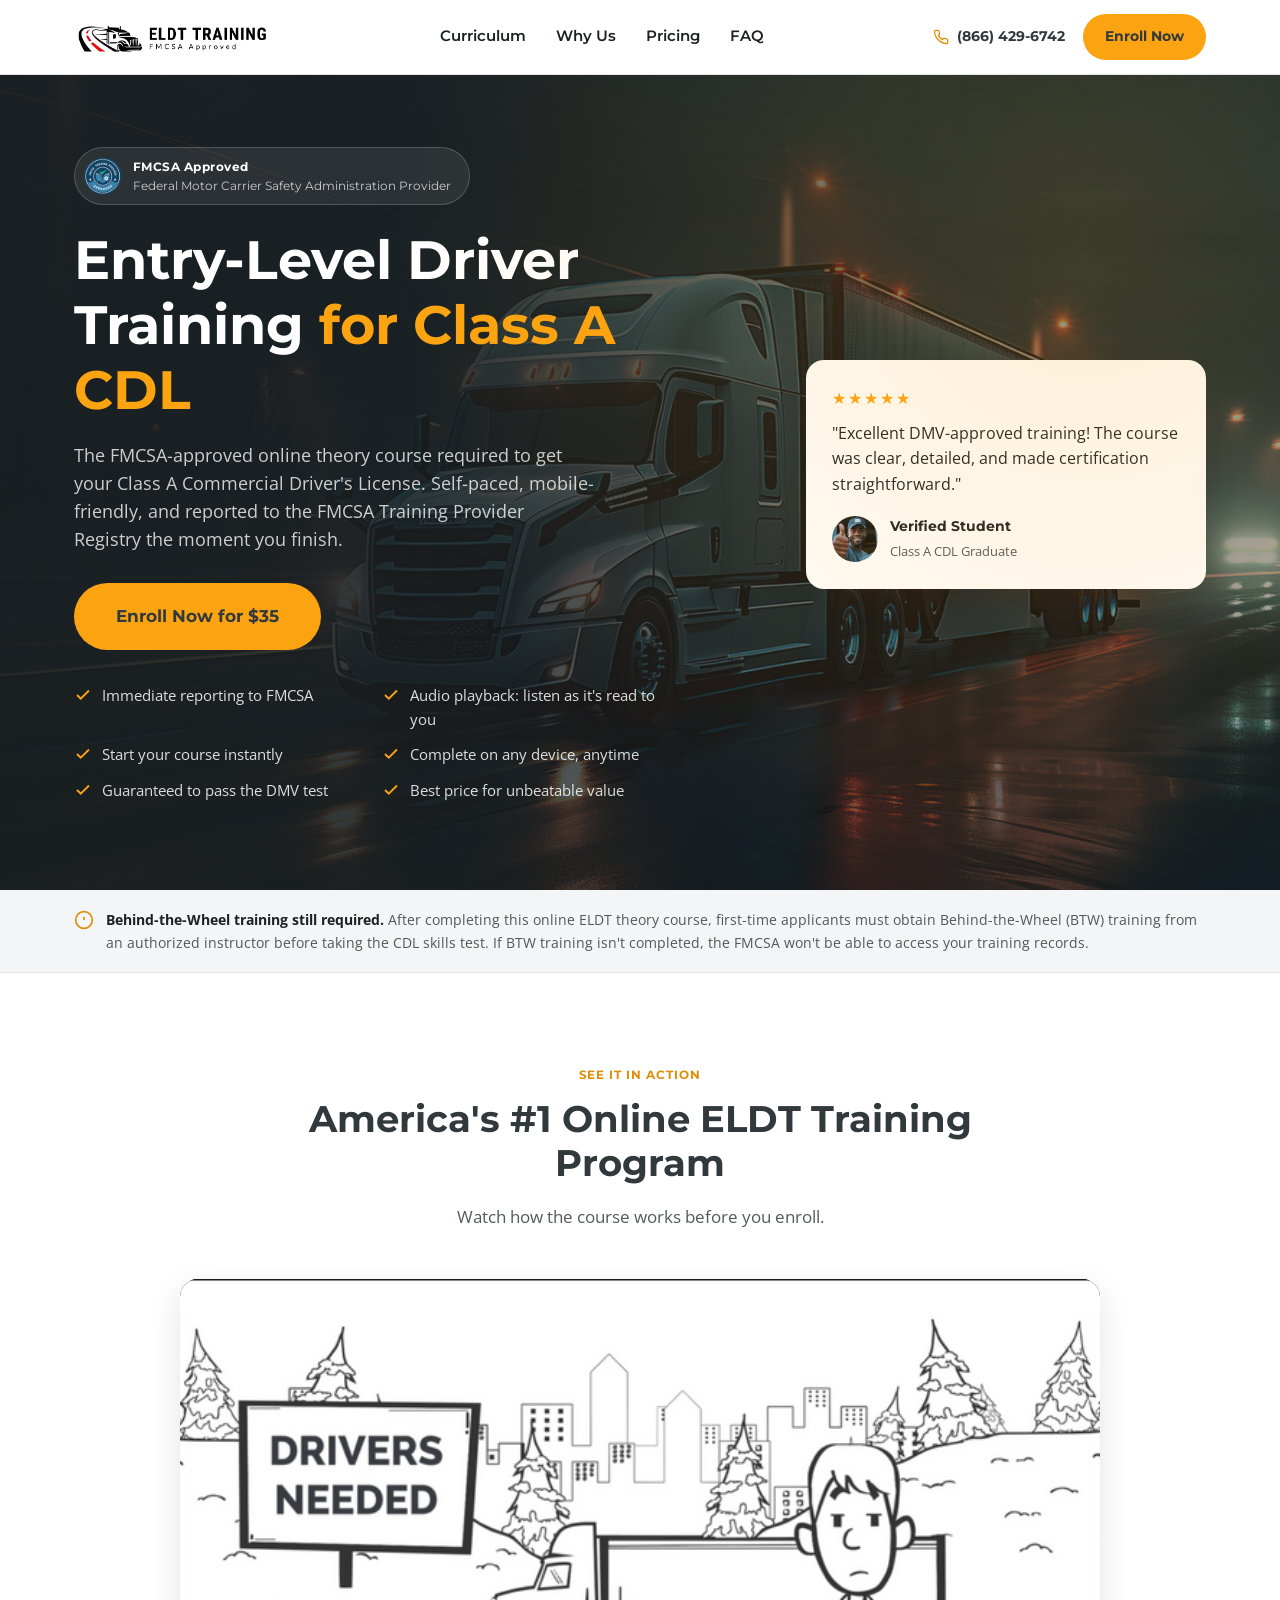
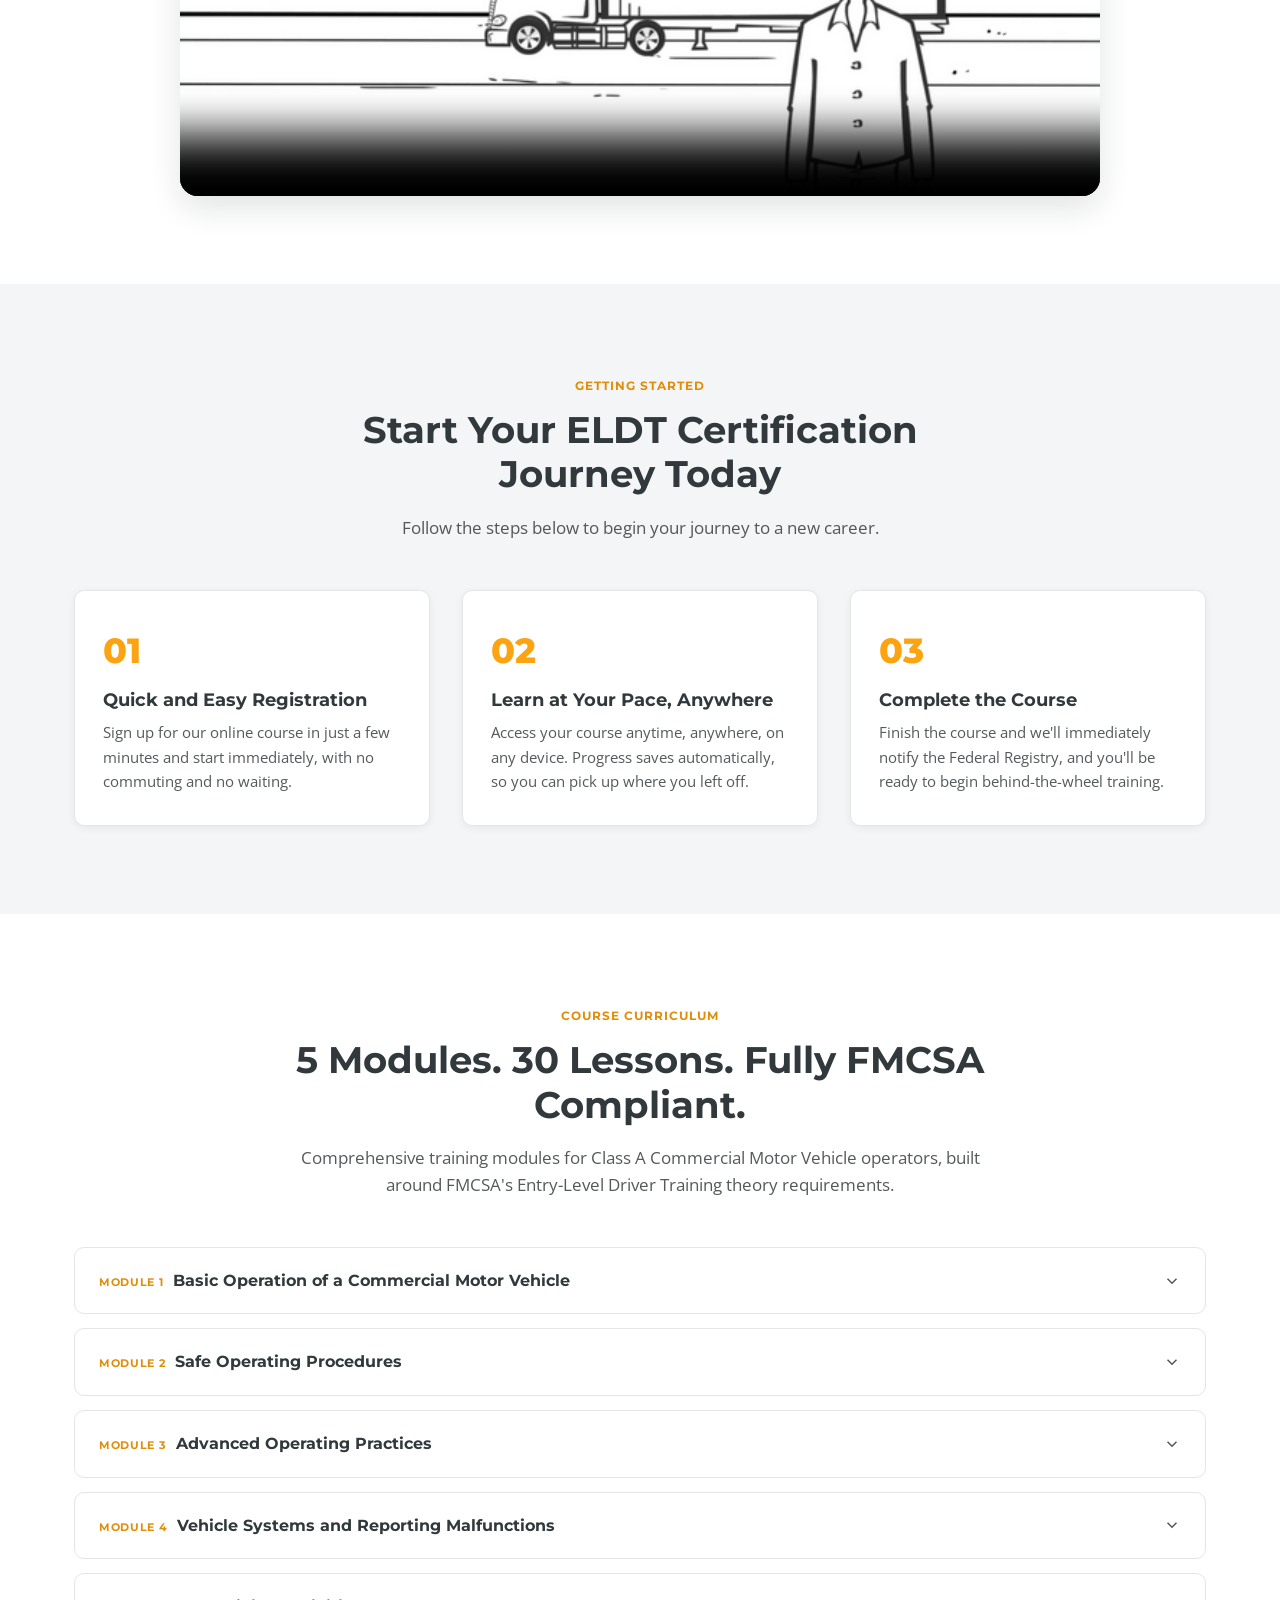
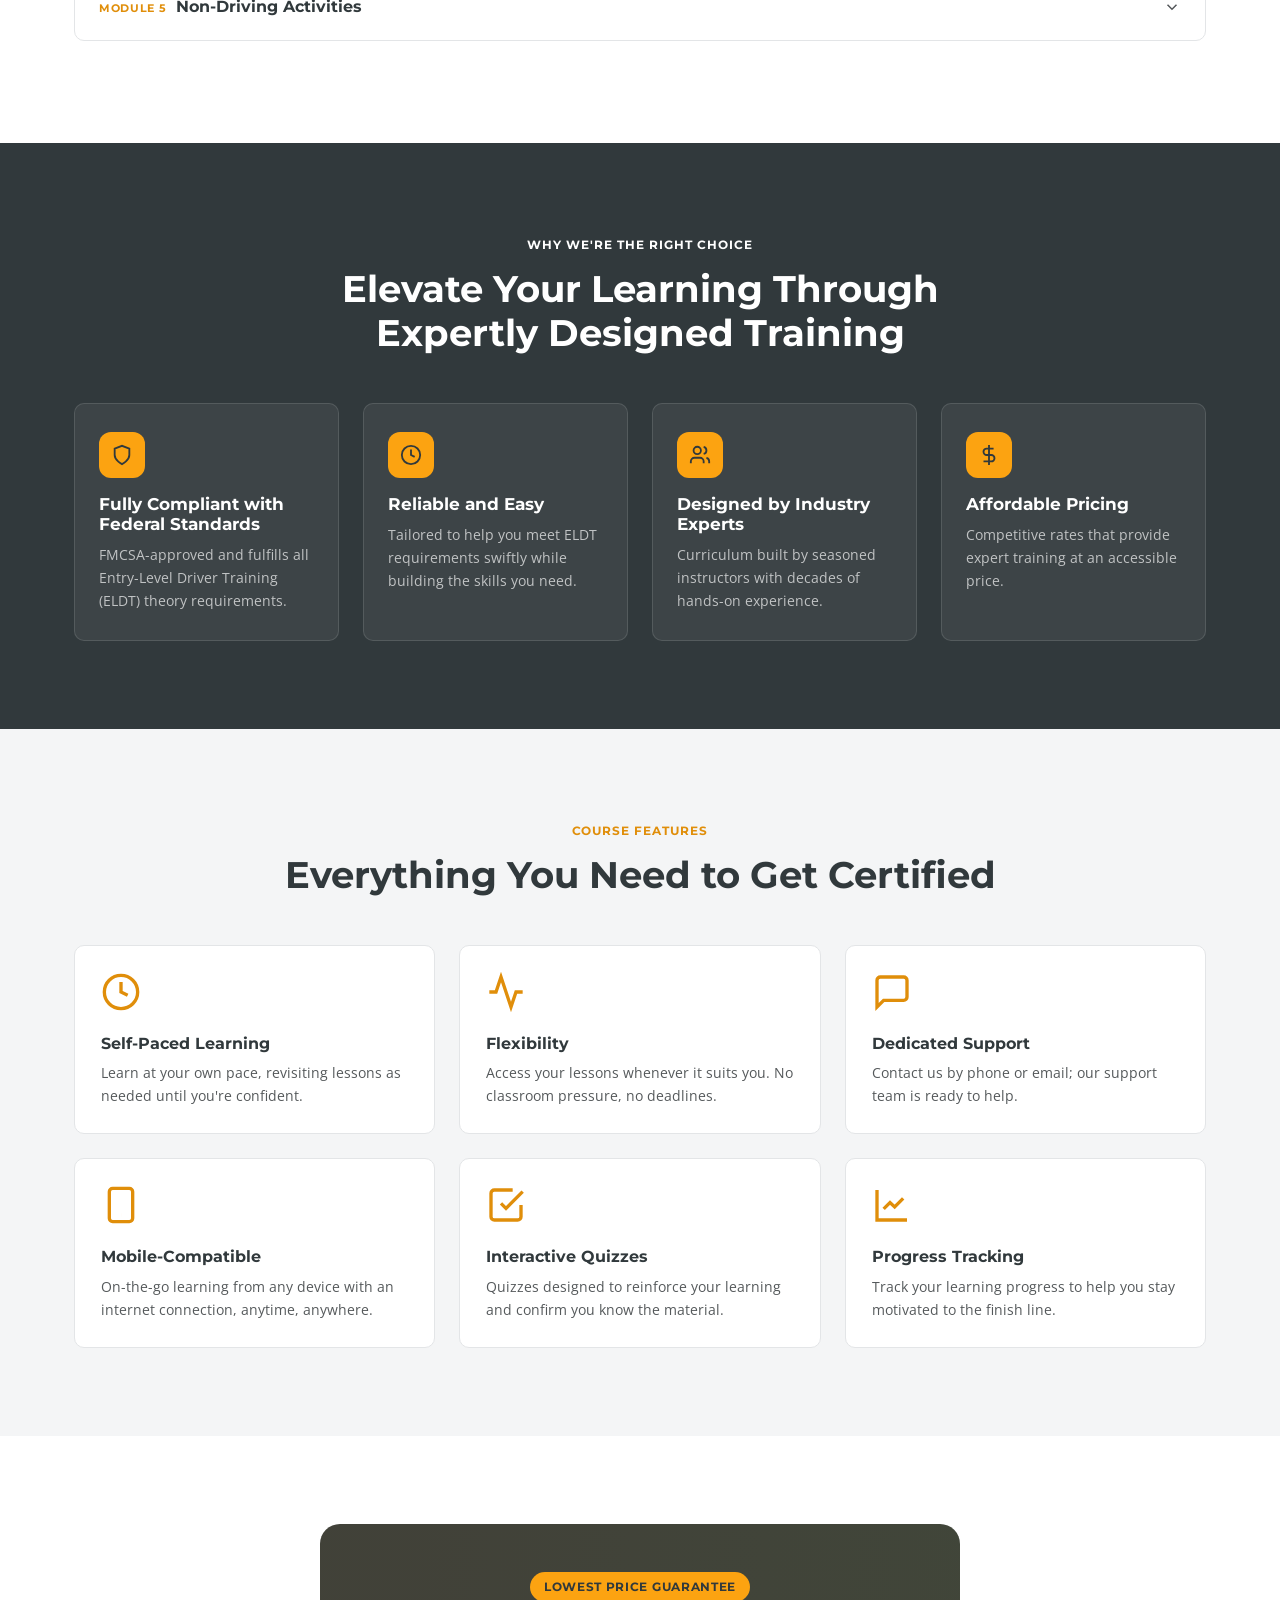
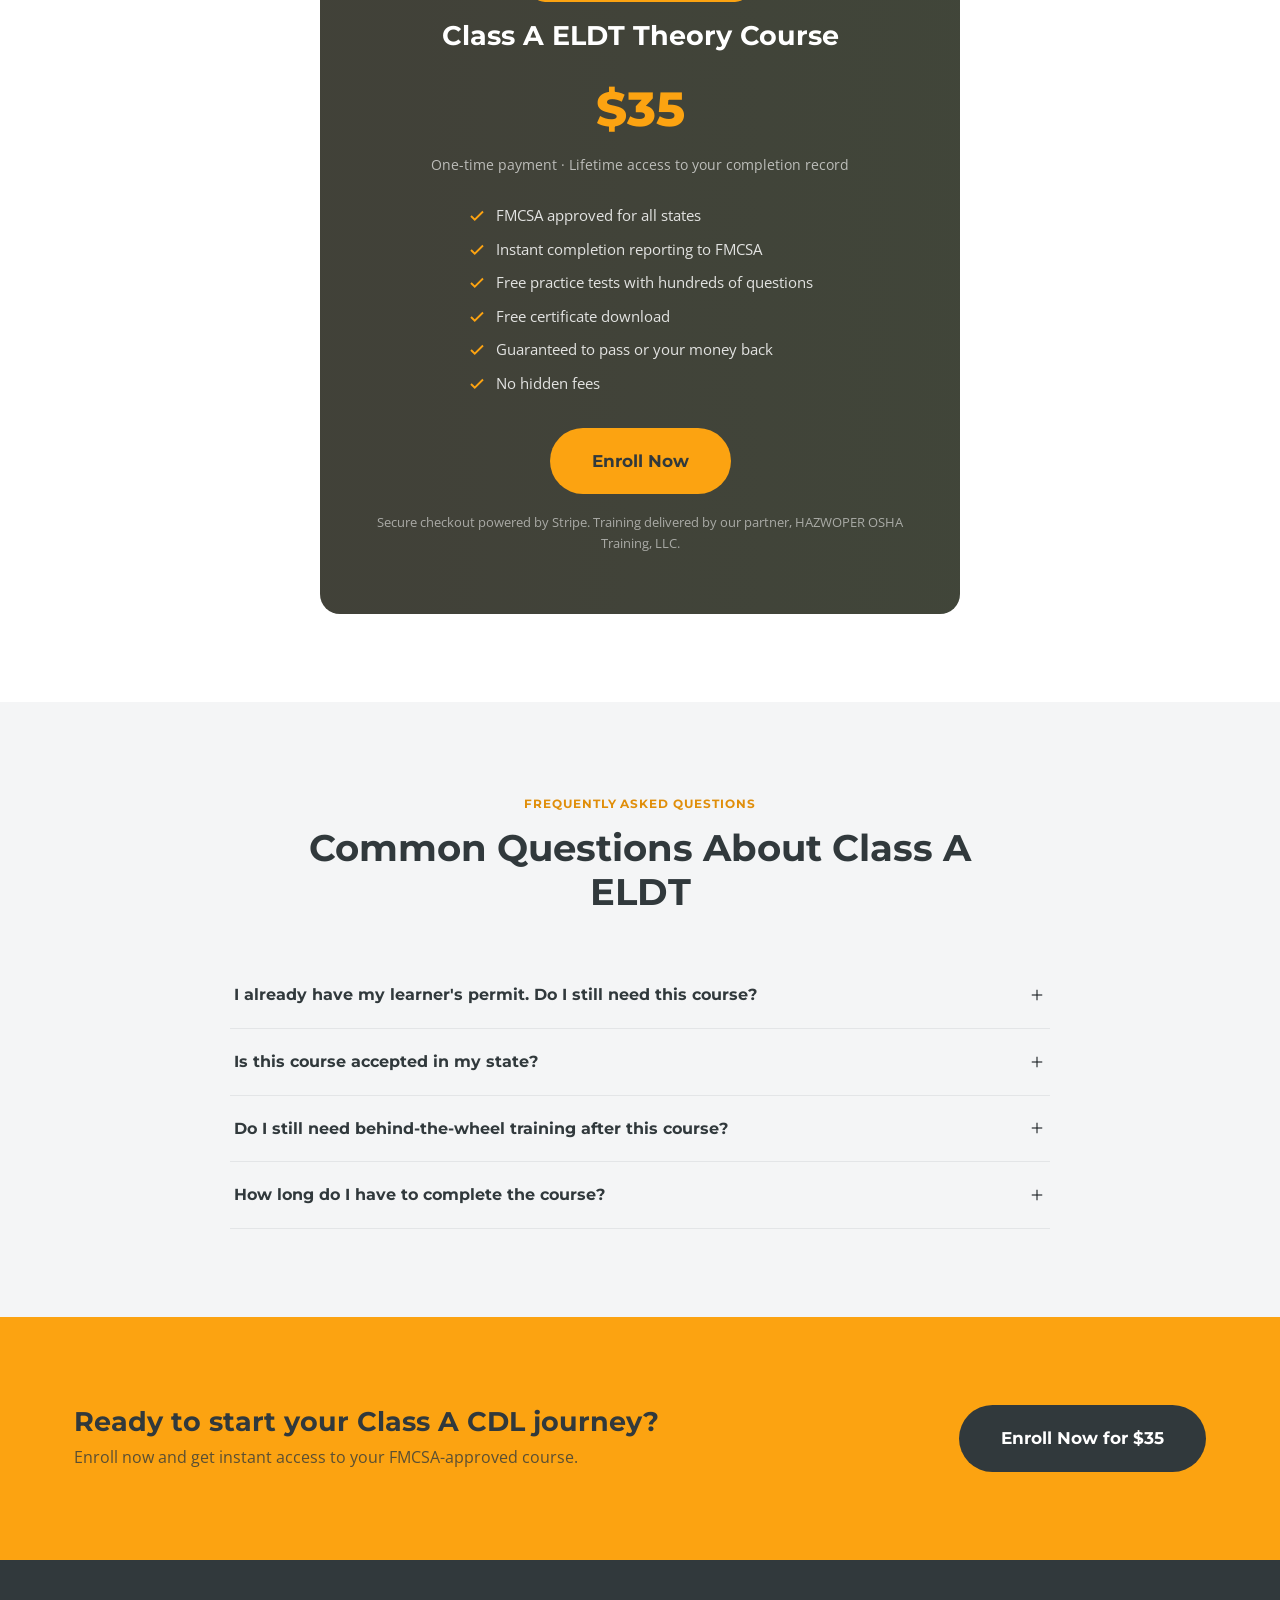
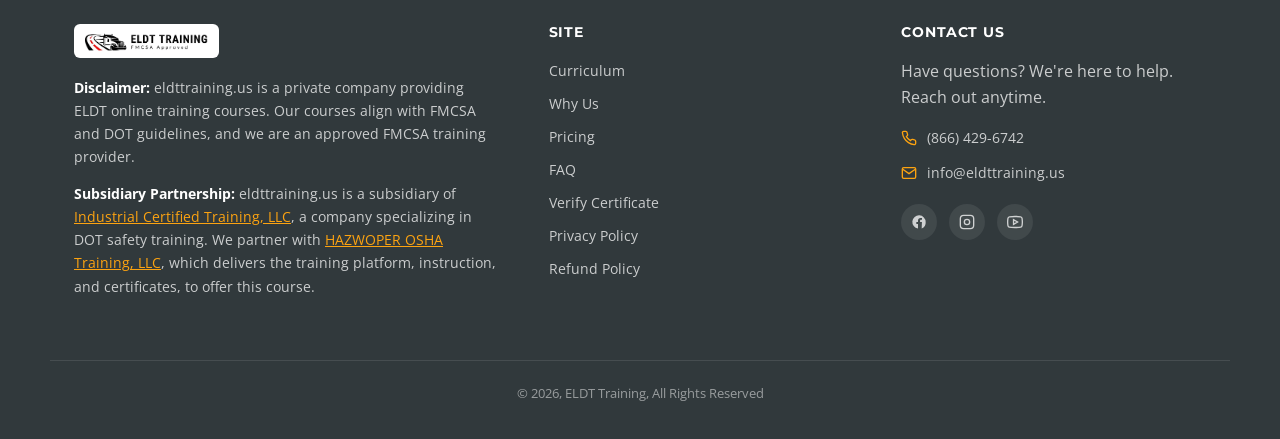
==== commit 923a3735: "Remove duplicate hero price, keep it on the Enroll Now button only Co-Authored-By: Claude Sonnet 5 <" ====
--- a/index.html
+++ b/index.html
@@ -1,24 +1,36 @@
 <!DOCTYPE html>
 <html lang="en">
 <head>
+<!-- Google tag (gtag.js) -->
+<script async src="https://www.googletagmanager.com/gtag/js?id=G-KXS4S5YYPF"></script>
+<script>
+  window.dataLayer = window.dataLayer || [];
+  function gtag(){dataLayer.push(arguments);}
+  gtag('js', new Date());
+
+  gtag('config', 'G-KXS4S5YYPF');
+</script>
+
 <meta charset="UTF-8">
 <meta name="viewport" content="width=device-width, initial-scale=1.0">
 <title>Class A CDL ELDT Training | FMCSA Approved Online Course</title>
 <meta name="description" content="FMCSA-approved online Entry-Level Driver Training (ELDT) theory course for Class A CDL. Self-paced, mobile-friendly, instant reporting to the FMCSA. Enroll today for $35.">
 <meta name="robots" content="index, follow">
 <link rel="canonical" href="https://classa.eldttraining.us/">
-<link rel="icon" type="image/webp" href="images/logo.webp">
-<link rel="apple-touch-icon" href="images/logo.png">
+<link rel="icon" type="image/png" href="images/favicon.png">
+<link rel="apple-touch-icon" href="images/favicon.png">
 
 <meta property="og:type" content="website">
 <meta property="og:title" content="Class A CDL ELDT Training | FMCSA Approved Online Course">
 <meta property="og:description" content="FMCSA-approved online Entry-Level Driver Training (ELDT) theory course for Class A CDL. Self-paced, mobile-friendly, instant reporting to the FMCSA.">
-<meta property="og:image" content="https://classa.eldttraining.us/images/video-poster.png">
+<meta property="og:image" content="https://classa.eldttraining.us/images/social-share.png">
+<meta property="og:image:width" content="308">
+<meta property="og:image:height" content="619">
 <meta property="og:url" content="https://classa.eldttraining.us/">
 <meta name="twitter:card" content="summary_large_image">
 <meta name="twitter:title" content="Class A CDL ELDT Training | FMCSA Approved Online Course">
 <meta name="twitter:description" content="FMCSA-approved online Entry-Level Driver Training (ELDT) theory course for Class A CDL.">
-<meta name="twitter:image" content="https://classa.eldttraining.us/images/video-poster.png">
+<meta name="twitter:image" content="https://classa.eldttraining.us/images/social-share.png">
 
 <link rel="preconnect" href="https://fonts.googleapis.com">
 <link rel="preconnect" href="https://fonts.gstatic.com" crossorigin>
@@ -71,9 +83,6 @@
 
         <div class="hero-cta-row">
           <a href="checkout.html?course=class-a" class="btn btn-primary btn-lg">Enroll Now for $35</a>
-          <div class="hero-price">
-            <span class="sale-price">$35</span>
-          </div>
         </div>
 
         <ul class="hero-checklist">
@@ -432,5 +441,31 @@
   </div>
 </footer>
 
+<!--Start of Tawk.to Script-->
+<script type="text/javascript">
+var Tawk_API = Tawk_API || {}, Tawk_LoadStart = new Date();
+// Suppress only the widget's own auto-open trigger right after it loads;
+// a real click on the bubble after this window opens the chat normally.
+var tawkSuppressAutoOpenUntil = 0;
+Tawk_API.onLoad = function () {
+  tawkSuppressAutoOpenUntil = Date.now() + 4000;
+  Tawk_API.minimize();
+};
+Tawk_API.onChatMaximized = function () {
+  if (Date.now() < tawkSuppressAutoOpenUntil) Tawk_API.minimize();
+};
+setTimeout(function () {
+  (function () {
+    var s1 = document.createElement("script"), s0 = document.getElementsByTagName("script")[0];
+    s1.async = true;
+    s1.src = 'https://embed.tawk.to/6a5a95a2096ab21d402a762c/1jtoth11r';
+    s1.charset = 'UTF-8';
+    s1.setAttribute('crossorigin', '*');
+    s0.parentNode.insertBefore(s1, s0);
+  })();
+}, 2500);
+</script>
+<!--End of Tawk.to Script-->
+
 </body>
 </html>
--- a/css/styles.css
+++ b/css/styles.css
@@ -129,8 +129,6 @@
 .hero h1 span { color: var(--accent1); }
 .hero-lead { color: rgba(255,255,255,0.78); font-size: 1.1rem; max-width: 520px; margin-bottom: 30px; }
 .hero-cta-row { display: flex; align-items: center; gap: 20px; flex-wrap: wrap; margin-bottom: 34px; }
-.hero-price { display: flex; flex-direction: column; }
-.hero-price .sale-price { font-family: var(--font-heading); font-weight: 800; font-size: 1.6rem; color: var(--accent1); }
 .hero-checklist { list-style: none; margin: 0; padding: 0; display: grid; grid-template-columns: 1fr 1fr; gap: 12px 24px; }
 .hero-checklist li { display: flex; align-items: flex-start; gap: 10px; font-size: 0.92rem; color: rgba(255,255,255,0.85); }
 .hero-checklist svg { flex-shrink: 0; color: var(--accent1); margin-top: 2px; }
